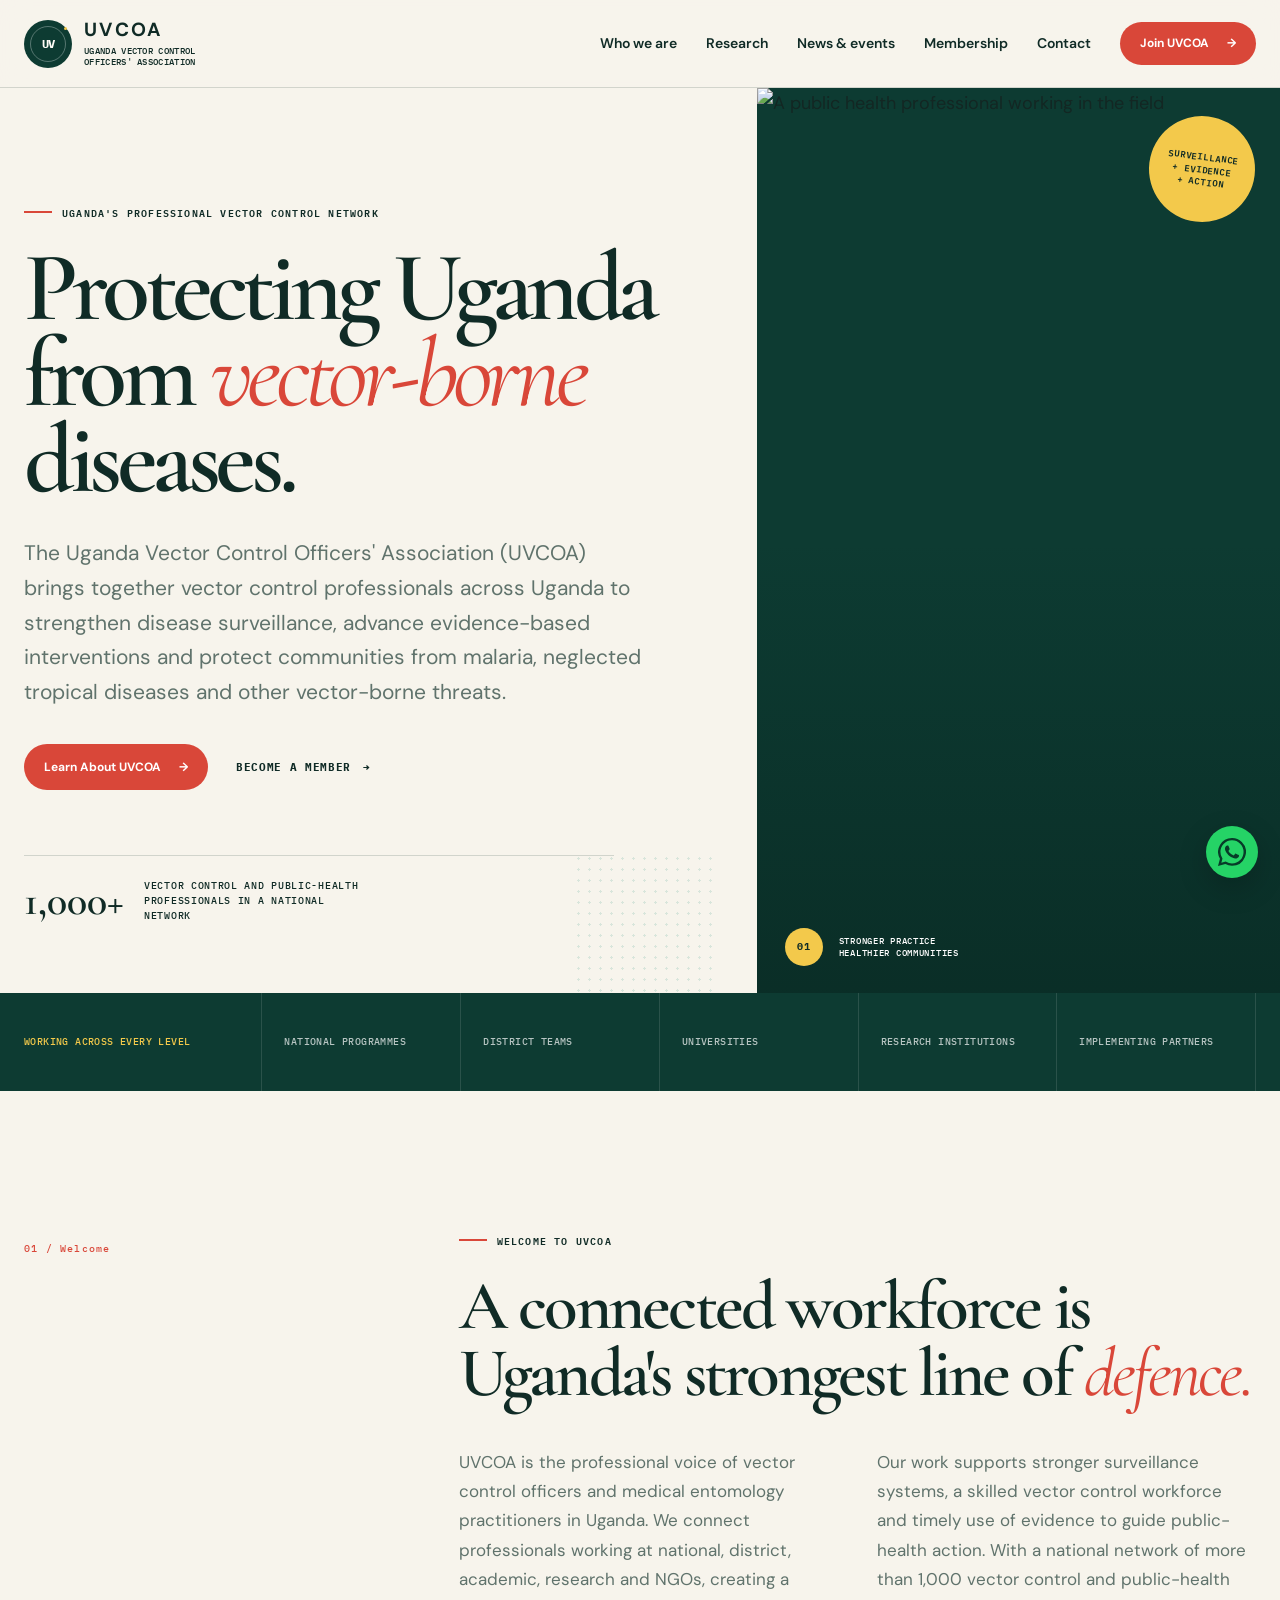
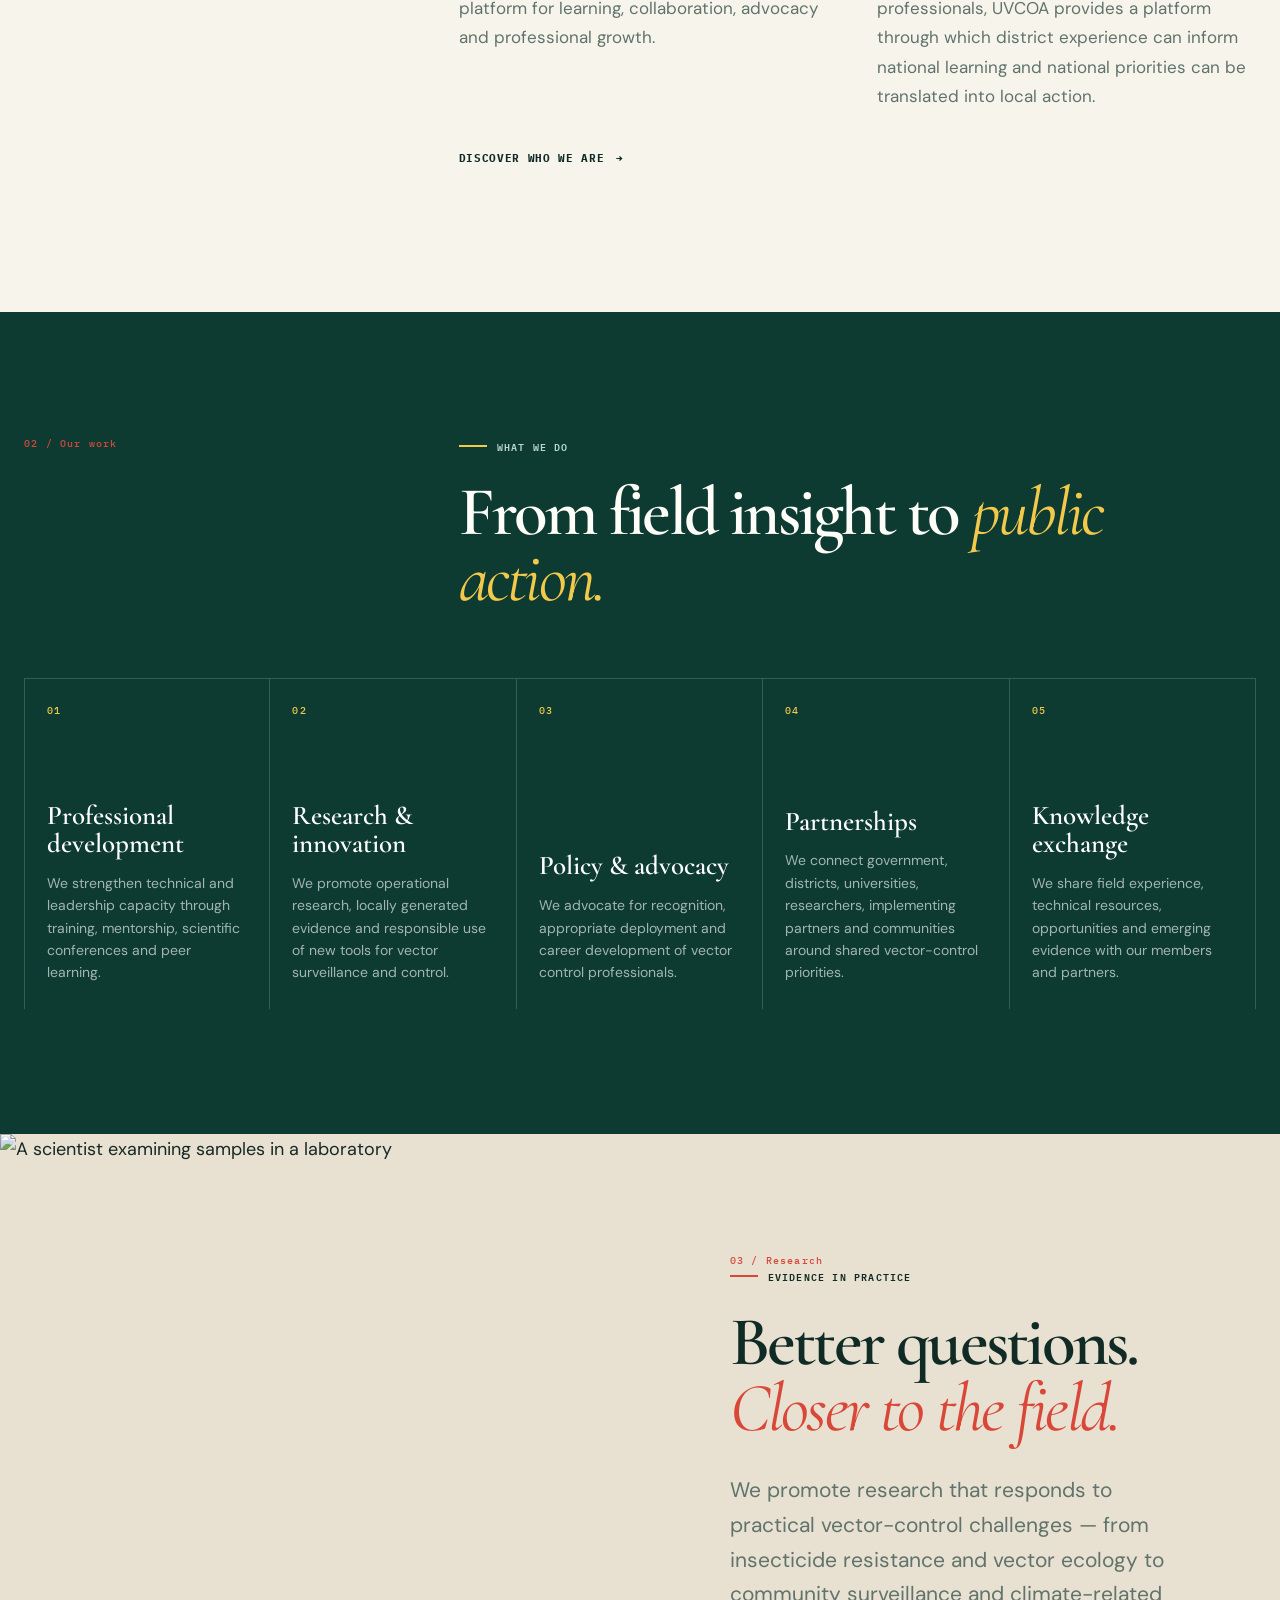
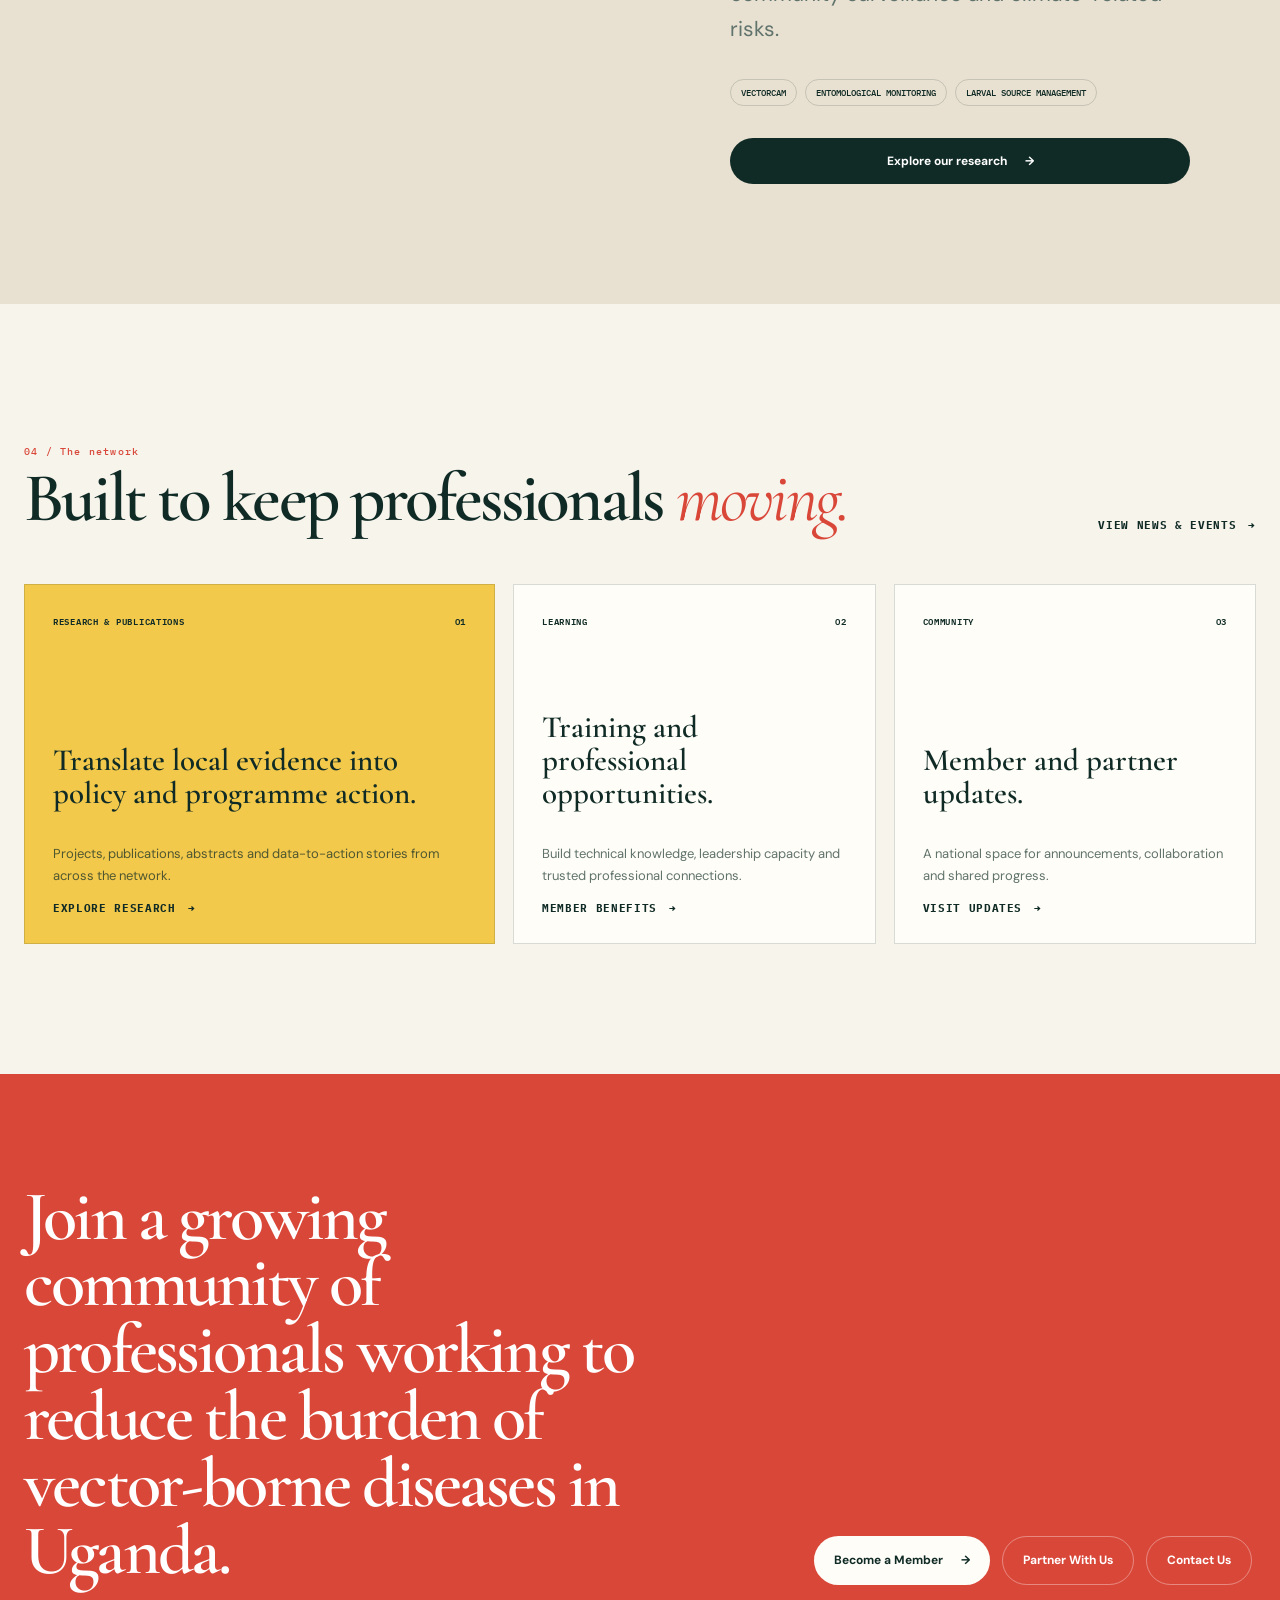
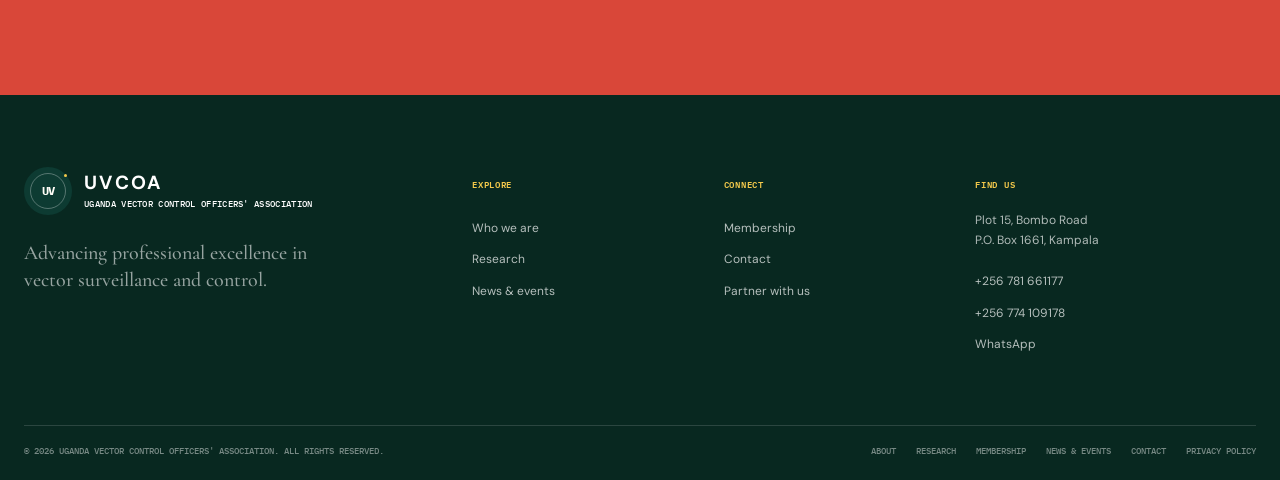
==== index.html @ a8b14221 "first commit" ====
﻿<!doctype html>
<html lang="en">
<head>
  <meta charset="UTF-8">
  <meta name="viewport" content="width=device-width,initial-scale=1">
  <meta name="description" content="The Uganda Vector Control Officers' Association unites professionals to strengthen surveillance, evidence-based interventions and public health.">
  <meta name="theme-color" content="#0d3b32">
  <title>UVCOA — Protecting Uganda from vector-borne diseases</title>
  <link rel="preconnect" href="https://fonts.googleapis.com">
  <link rel="preconnect" href="https://fonts.gstatic.com" crossorigin>
  <link href="https://fonts.googleapis.com/css2?family=Cormorant+Garamond:ital,wght@0,500;0,600;1,500&family=DM+Sans:wght@400;500;600;700&family=IBM+Plex+Mono:wght@500;600&display=swap" rel="stylesheet">
  <link rel="stylesheet" href="styles.css">
</head>
<body>
<a class="skip-link" href="#main">Skip to content</a>

<header class="site-header">
  <a class="brand" href="index.html" aria-label="UVCOA home">
    <span class="brand-mark">UV</span>
    <span class="brand-copy"><strong>UVCOA</strong><small>Uganda Vector Control<br>Officers' Association</small></span>
  </a>
  <button class="menu-toggle" aria-label="Open menu" aria-expanded="false" aria-controls="site-nav"><i></i><i></i><i></i></button>
  <nav class="site-nav" id="site-nav" aria-label="Main navigation">
    <a href="about.html">Who we are</a>
    <a href="research.html">Research</a>
    <a href="news.html">News &amp; events</a>
    <a href="membership.html">Membership</a>
    <a href="contact.html">Contact</a>
    <a class="nav-join" href="membership.html">Join UVCOA <span>→</span></a>
  </nav>
</header>

<main id="main">

  <!-- Hero: text left, image right — the one place this makes sense -->
  <section class="hero">
    <div class="hero-copy reveal">
      <p class="eyebrow">Uganda's professional vector control network</p>
      <h1 class="display">Protecting Uganda from <em>vector-borne</em> diseases.</h1>
      <p class="lede">The Uganda Vector Control Officers' Association (UVCOA) brings together vector control professionals across Uganda to strengthen disease surveillance, advance evidence-based interventions and protect communities from malaria, neglected tropical diseases and other vector-borne threats.</p>
      <div class="hero-actions">
        <a class="button" href="about.html">Learn About UVCOA <span>→</span></a>
        <a class="arrow-link" href="membership.html">Become a Member <span>→</span></a>
      </div>
      <div class="hero-stat">
        <strong>1,000+</strong>
        <span>Vector control and public-health professionals in a national network</span>
      </div>
    </div>
    <div class="hero-media reveal delay">
      <img src="https://images.unsplash.com/photo-1576091160399-112ba8d25d1d?auto=format&fit=crop&w=1400&q=88" alt="A public health professional working in the field">
      <div class="hero-badge">Surveillance<br>+ evidence<br>+ action</div>
      <div class="image-tag"><b>01</b><span>Stronger practice<br>Healthier communities</span></div>
    </div>
  </section>

  <!-- Scope bar -->
  <section class="scope-bar" aria-label="UVCOA's network">
    <div class="scope-label">Working across every level</div>
    <div>National programmes</div>
    <div>District teams</div>
    <div>Universities</div>
    <div>Research institutions</div>
    <div>Implementing partners</div>
  </section>

  <!-- Welcome: full-width text section -->
  <section class="intro">
    <div><span class="section-no">01 / Welcome</span></div>
    <div class="intro-copy reveal">
      <p class="eyebrow">Welcome to UVCOA</p>
      <h2 class="section-title">A connected workforce is Uganda's strongest line of <em>defence.</em></h2>
      <div class="intro-body">
        <p>UVCOA is the professional voice of vector control officers and medical entomology practitioners in Uganda. We connect professionals working at national, district, academic, research and NGOs, creating a platform for learning, collaboration, advocacy and professional growth.</p>
        <p>Our work supports stronger surveillance systems, a skilled vector control workforce and timely use of evidence to guide public-health action. With a national network of more than 1,000 vector control and public-health professionals, UVCOA provides a platform through which district experience can inform national learning and national priorities can be translated into local action.</p>
      </div>
      <a class="arrow-link" href="about.html">Discover who we are <span>→</span></a>
    </div>
  </section>

  <!-- What we do: full-width dark -->
  <section class="pillars">
    <div class="section-head">
      <span class="section-no">02 / Our work</span>
      <div class="reveal">
        <p class="eyebrow light">What we do</p>
        <h2 class="section-title light">From field insight to <em>public action.</em></h2>
      </div>
    </div>
    <div class="pillar-grid">
      <article class="pillar-card reveal"><span class="section-no">01</span><h3>Professional development</h3><p>We strengthen technical and leadership capacity through training, mentorship, scientific conferences and peer learning.</p></article>
      <article class="pillar-card reveal delay"><span class="section-no">02</span><h3>Research &amp; innovation</h3><p>We promote operational research, locally generated evidence and responsible use of new tools for vector surveillance and control.</p></article>
      <article class="pillar-card reveal delay-2"><span class="section-no">03</span><h3>Policy &amp; advocacy</h3><p>We advocate for recognition, appropriate deployment and career development of vector control professionals.</p></article>
      <article class="pillar-card reveal"><span class="section-no">04</span><h3>Partnerships</h3><p>We connect government, districts, universities, researchers, implementing partners and communities around shared vector-control priorities.</p></article>
      <article class="pillar-card reveal delay"><span class="section-no">05</span><h3>Knowledge exchange</h3><p>We share field experience, technical resources, opportunities and emerging evidence with our members and partners.</p></article>
    </div>
  </section>

  <!-- Research feature: image + text — editorially justified, not forced -->
  <section class="feature">
    <div class="feature-media reveal">
      <img src="https://images.unsplash.com/photo-1582719478250-c89cae4dc85b?auto=format&fit=crop&w=1400&q=88" alt="A scientist examining samples in a laboratory">
    </div>
    <div class="feature-copy reveal delay">
      <span class="section-no">03 / Research</span>
      <p class="eyebrow">Evidence in practice</p>
      <h2 class="section-title">Better questions. <em>Closer to the field.</em></h2>
      <p class="lede">We promote research that responds to practical vector-control challenges — from insecticide resistance and vector ecology to community surveillance and climate-related risks.</p>
      <div class="topic-row"><span>VectorCam</span><span>Entomological monitoring</span><span>Larval source management</span></div>
      <a class="button button-dark" href="research.html">Explore our research <span>→</span></a>
    </div>
  </section>

  <!-- Network: full-width cards -->
  <section class="updates">
    <div class="updates-head">
      <div>
        <span class="section-no">04 / The network</span>
        <h2 class="section-title">Built to keep professionals <em>moving.</em></h2>
      </div>
      <a class="arrow-link" href="news.html">View news &amp; events <span>→</span></a>
    </div>
    <div class="update-grid">
      <article class="update-card featured reveal">
        <div class="update-type"><span>Research &amp; publications</span><span>01</span></div>
        <h3>Translate local evidence into policy and programme action.</h3>
        <p>Projects, publications, abstracts and data-to-action stories from across the network.</p>
        <a class="arrow-link" href="research.html">Explore research <span>→</span></a>
      </article>
      <article class="update-card reveal delay">
        <div class="update-type"><span>Learning</span><span>02</span></div>
        <h3>Training and professional opportunities.</h3>
        <p>Build technical knowledge, leadership capacity and trusted professional connections.</p>
        <a class="arrow-link" href="membership.html">Member benefits <span>→</span></a>
      </article>
      <article class="update-card reveal delay-2">
        <div class="update-type"><span>Community</span><span>03</span></div>
        <h3>Member and partner updates.</h3>
        <p>A national space for announcements, collaboration and shared progress.</p>
        <a class="arrow-link" href="news.html">Visit updates <span>→</span></a>
      </article>
    </div>
  </section>

  <!-- CTA -->
  <section class="cta-band">
    <h2>Join a growing community of professionals working to reduce the burden of vector-borne diseases in Uganda.</h2>
    <div class="cta-actions">
      <a class="button button-light" href="membership.html">Become a Member <span>→</span></a>
      <a class="button button-outline" href="contact.html#form">Partner With Us</a>
      <a class="button button-outline" href="contact.html">Contact Us</a>
    </div>
  </section>

</main>

<footer class="site-footer">
  <div class="footer-main">
    <div class="footer-brand">
      <a class="brand" href="index.html"><span class="brand-mark">UV</span><span class="brand-copy"><strong>UVCOA</strong><small>Uganda Vector Control Officers' Association</small></span></a>
      <p>Advancing professional excellence in vector surveillance and control.</p>
    </div>
    <div><span class="footer-label">Explore</span><nav class="footer-links"><a href="about.html">Who we are</a><a href="research.html">Research</a><a href="news.html">News &amp; events</a></nav></div>
    <div><span class="footer-label">Connect</span><nav class="footer-links"><a href="membership.html">Membership</a><a href="contact.html">Contact</a><a href="contact.html#form">Partner with us</a></nav></div>
    <div class="footer-contact"><span class="footer-label">Find us</span><p>Plot 15, Bombo Road<br>P.O. Box 1661, Kampala</p><div class="footer-links"><a href="tel:+256781661177">+256 781 661177</a><a href="tel:+256774109178">+256 774 109178</a><a href="https://wa.me/256753521762">WhatsApp</a></div></div>
  </div>
  <div class="footer-bottom"><span>© <span data-year>2026</span> Uganda Vector Control Officers' Association. All rights reserved.</span><nav class="footer-bottom-links"><a href="about.html">About</a><a href="research.html">Research</a><a href="membership.html">Membership</a><a href="news.html">News &amp; Events</a><a href="contact.html">Contact</a><a href="#">Privacy Policy</a></nav></div>
</footer>

<a class="whatsapp" href="https://wa.me/256753521762" aria-label="Contact UVCOA on WhatsApp">WA</a>
<script src="script.js"></script>
</body>
</html>
---- styles.css ----
:root{--ink:#102b26;--forest:#0d3b32;--forest-2:#154d42;--paper:#f7f4ec;--white:#fffdf7;--sand:#e8e0d0;--yellow:#f3c94b;--red:#d94739;--mint:#b9d6ca;--muted:#60736c;--line:rgba(16,43,38,.16);--serif:"Cormorant Garamond",Georgia,serif;--sans:"DM Sans",Arial,sans-serif;--mono:"IBM Plex Mono",monospace;--shadow:0 28px 70px rgba(8,31,27,.14);--pad:max(24px,calc((100vw - 1320px)/2))}
*{box-sizing:border-box}html{scroll-behavior:smooth}body{margin:0;background:var(--paper);color:var(--ink);font-family:var(--sans);font-size:16px;line-height:1.65;-webkit-font-smoothing:antialiased}body.nav-open{overflow:hidden}a{color:inherit;text-decoration:none}button,input,select,textarea{font:inherit}img{display:block;width:100%;object-fit:cover}.skip-link{position:fixed;left:16px;top:-80px;z-index:100;background:var(--yellow);padding:12px 18px;font-weight:700}.skip-link:focus{top:16px}.site-header{height:88px;padding:0 var(--pad);display:flex;align-items:center;justify-content:space-between;background:rgba(247,244,236,.92);backdrop-filter:blur(14px);border-bottom:1px solid var(--line);position:sticky;top:0;z-index:30}.brand{display:flex;align-items:center;gap:12px}.brand-mark{width:48px;height:48px;border-radius:50%;background:var(--forest);color:var(--white);display:grid;place-items:center;position:relative;font:700 12px var(--mono);letter-spacing:-.05em}.brand-mark:before,.brand-mark:after{content:"";position:absolute;border-radius:50%;border:1px solid rgba(255,255,255,.3)}.brand-mark:before{inset:6px}.brand-mark:after{width:3px;height:3px;background:var(--yellow);border:0;right:5px;top:7px}.brand-copy{display:flex;flex-direction:column;line-height:1}.brand-copy strong{font-size:17px;letter-spacing:.12em}.brand-copy small{margin-top:6px;font:500 8px/1.25 var(--mono);letter-spacing:.035em;text-transform:uppercase}.site-nav{display:flex;align-items:center;gap:29px;font-size:13px;font-weight:600}.site-nav>a:not(.nav-join){position:relative}.site-nav>a:not(.nav-join):after{content:"";position:absolute;left:0;right:100%;bottom:-8px;height:2px;background:var(--red);transition:right .25s}.site-nav>a:hover:after,.site-nav>a[aria-current="page"]:after{right:0}.nav-join,.button{display:inline-flex;align-items:center;justify-content:center;gap:18px;border:0;border-radius:999px;padding:13px 20px;background:var(--red);color:#fff;font-size:12px;font-weight:700;cursor:pointer;transition:transform .2s,background .2s}.nav-join:hover,.button:hover{transform:translateY(-2px);background:#b9362c}.button-dark{background:var(--ink)}.button-light{background:var(--white);color:var(--ink)}.button-outline{background:transparent;border:1px solid rgba(255,255,255,.36)}.menu-toggle{display:none;background:none;border:0;color:var(--ink);font:600 11px var(--mono);text-transform:uppercase}.menu-toggle i{display:block;width:25px;height:1px;background:currentColor;margin:5px}.eyebrow{display:flex;align-items:center;gap:10px;margin:0 0 24px;font:600 10px var(--mono);letter-spacing:.12em;text-transform:uppercase}.eyebrow:before{content:"";width:28px;height:2px;background:var(--red)}.eyebrow.light:before{background:var(--yellow)}.eyebrow.light{color:var(--mint)}.display{font:600 clamp(55px,7.3vw,112px)/.87 var(--serif);letter-spacing:-.055em;margin:0}.display em,.section-title em{font-weight:400;color:var(--red)}.section-title{font:600 clamp(42px,5.1vw,72px)/.96 var(--serif);letter-spacing:-.04em;margin:0}.section-title.light{color:var(--white)}.section-title.light em{color:var(--yellow)}.lede{font-size:18px;line-height:1.65;color:var(--muted)}.section-no{font:500 10px var(--mono);letter-spacing:.12em;color:var(--red)}.arrow-link{display:inline-flex;align-items:center;gap:12px;font:700 11px var(--mono);letter-spacing:.06em;text-transform:uppercase}.arrow-link:hover{color:var(--red)}
.hero{min-height:calc(100vh - 88px);display:grid;grid-template-columns:minmax(0,1.05fr) minmax(420px,.75fr);padding-left:var(--pad);overflow:hidden}.hero-copy{padding:clamp(70px,9vw,135px) 7vw 70px 0;position:relative}.hero-copy:after{content:"";position:absolute;right:6%;bottom:0;width:140px;height:140px;background-image:radial-gradient(var(--mint) 1.3px,transparent 1.3px);background-size:11px 11px;opacity:.5}.hero-copy .display{max-width:820px}.hero-copy .lede{max-width:620px;margin:34px 0}.hero-actions{display:flex;align-items:center;gap:28px}.hero-stat{display:flex;align-items:center;gap:20px;border-top:1px solid var(--line);max-width:590px;margin-top:65px;padding-top:22px}.hero-stat strong{font:600 42px/1 var(--serif)}.hero-stat span{font:500 10px/1.5 var(--mono);letter-spacing:.07em;text-transform:uppercase;max-width:230px}.hero-media{position:relative;background:var(--forest);min-height:600px}.hero-media img{height:100%;filter:saturate(.72) contrast(1.03)}.hero-media:after{content:"";position:absolute;inset:0;background:linear-gradient(180deg,transparent 50%,rgba(8,38,32,.62))}.image-tag{position:absolute;z-index:2;left:28px;bottom:27px;color:white;display:flex;gap:16px;align-items:center;font:500 9px/1.4 var(--mono);letter-spacing:.08em;text-transform:uppercase}.image-tag b{display:grid;place-items:center;width:38px;height:38px;border-radius:50%;background:var(--yellow);color:var(--ink);font-size:10px}.hero-badge{position:absolute;z-index:2;right:25px;top:28px;width:106px;height:106px;border-radius:50%;background:var(--yellow);display:grid;place-items:center;text-align:center;font:600 9px/1.4 var(--mono);letter-spacing:.1em;text-transform:uppercase;transform:rotate(7deg)}
.scope-bar{display:grid;grid-template-columns:1.2fr repeat(5,1fr);background:var(--forest);color:rgba(255,255,255,.7);padding:0 var(--pad)}.scope-bar>div{min-height:98px;display:flex;align-items:center;padding:18px 22px;border-right:1px solid rgba(255,255,255,.12);font:500 10px/1.4 var(--mono);letter-spacing:.04em;text-transform:uppercase}.scope-bar .scope-label{padding-left:0;color:var(--yellow)}.intro{padding:140px var(--pad);display:grid;grid-template-columns:1fr 2.4fr;gap:8vw}.intro-copy h2{max-width:850px}.intro-body{display:grid;grid-template-columns:1fr 1fr;gap:40px;margin:42px 0 30px;max-width:850px}.intro-body p{margin:0;color:var(--muted)}
.pillars{background:var(--forest);color:white;padding:125px var(--pad)}.section-head{display:grid;grid-template-columns:1fr 2.4fr;gap:8vw;align-items:start;margin-bottom:66px}.section-head .section-title{max-width:820px}.pillar-grid{display:grid;grid-template-columns:repeat(5,1fr);border-top:1px solid rgba(255,255,255,.17)}.pillar-card{min-height:330px;padding:25px 22px;border-right:1px solid rgba(255,255,255,.17);display:flex;flex-direction:column;transition:background .25s,transform .25s}.pillar-card:first-child{border-left:1px solid rgba(255,255,255,.17)}.pillar-card:hover{background:var(--forest-2);transform:translateY(-5px)}.pillar-card .section-no{color:var(--yellow)}.pillar-card h3{font:600 27px/1.03 var(--serif);margin:auto 0 14px}.pillar-card p{font-size:12px;line-height:1.6;color:rgba(255,255,255,.62);margin:0}.pillar-card svg{width:26px;height:26px;margin-top:20px;color:var(--yellow)}
.feature{display:grid;grid-template-columns:1fr 1fr;min-height:720px;background:var(--sand)}.feature-media{position:relative;overflow:hidden}.feature-media img{height:100%;filter:saturate(.7)}.feature-copy{padding:120px max(7vw,var(--pad));display:flex;flex-direction:column;justify-content:center}.feature-copy .section-title{max-width:600px}.feature-copy .lede{max-width:550px;margin:32px 0}.topic-row{display:flex;flex-wrap:wrap;gap:8px;margin:0 0 32px}.topic-row span{border:1px solid var(--line);padding:7px 10px;border-radius:999px;font:500 9px var(--mono);text-transform:uppercase}
.updates{padding:130px var(--pad)}.updates-head{display:flex;justify-content:space-between;align-items:end;margin-bottom:52px}.update-grid{display:grid;grid-template-columns:1.3fr 1fr 1fr;gap:18px}.update-card{background:var(--white);border:1px solid var(--line);padding:28px;min-height:360px;display:flex;flex-direction:column;transition:transform .25s,box-shadow .25s}.update-card:hover{transform:translateY(-6px);box-shadow:var(--shadow)}.update-card.featured{background:var(--yellow)}.update-type{display:flex;justify-content:space-between;font:600 9px var(--mono);letter-spacing:.08em;text-transform:uppercase}.update-card h3{font:600 31px/1.06 var(--serif);margin:auto 0 20px}.update-card p{color:var(--muted);font-size:13px}.update-card.featured p{color:rgba(16,43,38,.72)}
.cta-band{padding:110px var(--pad);background:var(--red);color:white;display:grid;grid-template-columns:1.5fr 1fr;gap:10vw;align-items:end}.cta-band h2{font:600 clamp(43px,5.5vw,76px)/.95 var(--serif);letter-spacing:-.04em;margin:0}.cta-actions{display:flex;flex-wrap:wrap;gap:12px}
.page-hero{background:var(--forest);color:white;padding:105px var(--pad) 90px;position:relative;overflow:hidden}.page-hero:after{content:"";position:absolute;right:5%;top:6%;width:240px;height:240px;border-radius:50%;border:1px solid rgba(255,255,255,.1);box-shadow:0 0 0 48px rgba(255,255,255,.025),0 0 0 96px rgba(255,255,255,.02)}.page-hero .display{font-size:clamp(65px,8vw,118px);max-width:1000px}.page-hero .display em{color:var(--yellow)}.page-hero .lede{color:rgba(255,255,255,.66);max-width:660px;margin:35px 0 0}.page-hero.coral{background:var(--red)}.page-hero.coral .display em{color:var(--ink)}.page-hero.blue{background:#244e60}.content-split{padding:125px var(--pad);display:grid;grid-template-columns:.7fr 1.3fr;gap:9vw}.giant-letter{font:600 160px/.7 var(--serif);color:var(--red)}.prose h2{font:600 clamp(40px,5vw,65px)/1 var(--serif);margin:0 0 30px}.prose h3{font:600 27px/1.1 var(--serif);margin:36px 0 8px}.prose p{color:var(--muted);max-width:740px;margin:0 0 18px}.principles,.priority-section,.steps{padding:115px var(--pad);background:var(--sand)}.number-grid{display:grid;grid-template-columns:repeat(3,1fr);gap:0 34px;margin-top:55px}.number-card{border-top:1px solid var(--line);padding:22px 0 28px}.number-card b{font:600 10px var(--mono);color:var(--red)}.number-card h3{font:600 27px/1.05 var(--serif);margin:28px 0 9px}.number-card p{font-size:13px;color:var(--muted);margin:0}.mission{display:grid;grid-template-columns:1fr 1fr;gap:9vw;padding:125px var(--pad);background:var(--white)}.mission-cards{display:grid;gap:18px}.mission-card{padding:30px;border-left:3px solid var(--red);background:var(--paper)}.mission-card small{font:600 9px var(--mono);color:var(--red);text-transform:uppercase}.mission-card p{font:500 23px/1.35 var(--serif);margin:15px 0 0}.objective-list{margin:28px 0 0;padding:0;list-style:none}.objective-list li{padding:14px 0 14px 32px;border-top:1px solid var(--line);position:relative;color:var(--muted)}.objective-list li:before{content:"✓";position:absolute;left:2px;color:var(--red);font-weight:700}.priority-list{display:grid;grid-template-columns:1fr 1fr;gap:0 60px;margin-top:55px}.priority-list div{padding:20px 0;border-top:1px solid var(--line);font:600 20px/1.25 var(--serif);display:flex;gap:18px}.priority-list span{font:500 9px var(--mono);color:var(--red);padding-top:5px}.practice{background:var(--forest);color:white;padding:120px var(--pad)}.practice-grid{display:grid;grid-template-columns:1fr 1.25fr;gap:9vw}.practice .lede{color:rgba(255,255,255,.65)}.practice-list{display:grid;grid-template-columns:1fr 1fr;gap:12px}.practice-item{padding:22px;background:rgba(255,255,255,.06);border:1px solid rgba(255,255,255,.12)}.practice-item b{font:600 10px var(--mono);color:var(--yellow)}.practice-item p{font-size:13px;color:rgba(255,255,255,.7);margin:16px 0 0}.support{padding:120px var(--pad);display:grid;grid-template-columns:1fr 1.1fr;gap:9vw}.support-list{margin:0;padding:0;list-style:none}.support-list li{display:flex;gap:18px;padding:18px 0;border-top:1px solid var(--line)}.support-list b{font:600 10px var(--mono);color:var(--red)}.research-tools{display:grid;grid-template-columns:repeat(auto-fit,minmax(200px,1fr));gap:12px;margin-top:55px}.tool-card{padding:24px;background:var(--white);border:1px solid var(--line);min-height:180px}.tool-card h3{font:600 24px/1.1 var(--serif);margin:38px 0 9px}.tool-card p{font-size:12px;color:var(--muted)}
.membership-main{padding:120px var(--pad);display:grid;grid-template-columns:1fr 1fr;gap:9vw}.benefit-list{display:grid;grid-template-columns:1fr 1fr;gap:12px}.benefit-tile{background:var(--white);border:1px solid var(--line);padding:23px}.benefit-tile h3{font:600 24px var(--serif);margin:25px 0 7px}.benefit-tile p{font-size:12px;color:var(--muted);margin:0}.steps{background:var(--forest);color:white}.steps .number-card{border-color:rgba(255,255,255,.2)}.steps .number-card b{color:var(--yellow)}.steps .number-card p{color:rgba(255,255,255,.64)}.notice{padding:18px 20px;border:1px solid rgba(217,71,57,.25);background:rgba(217,71,57,.06);font-size:12px;color:var(--muted);margin-top:28px}.notice strong{color:var(--ink)}
.contact-wrap{display:grid;grid-template-columns:.85fr 1.15fr;gap:9vw;padding:120px var(--pad)}.contact-details{display:grid;gap:0;margin-top:40px}.contact-row{display:grid;grid-template-columns:110px 1fr;gap:20px;padding:22px 0;border-top:1px solid var(--line)}.contact-row small{font:600 9px var(--mono);color:var(--red);text-transform:uppercase}.contact-row p,.contact-row a{margin:0;font-size:14px}.contact-form{background:var(--white);padding:45px;box-shadow:var(--shadow);display:grid;grid-template-columns:1fr 1fr;gap:22px}.contact-form label{font:600 9px var(--mono);text-transform:uppercase;letter-spacing:.06em}.contact-form .full{grid-column:1/-1}.contact-form input,.contact-form select,.contact-form textarea{display:block;width:100%;border:0;border-bottom:1px solid var(--line);background:transparent;padding:11px 0;color:var(--ink);outline:0;border-radius:0;font:400 14px var(--sans)}.contact-form input:focus,.contact-form select:focus,.contact-form textarea:focus{border-color:var(--red)}.contact-form textarea{resize:vertical}.consent{display:flex;align-items:flex-start;gap:10px!important;font:400 11px/1.5 var(--sans)!important;text-transform:none!important;color:var(--muted)}.consent input{width:auto;margin-top:3px}.form-status{grid-column:1/-1;margin:0;font-size:12px}.form-status.success{color:#19724e}.form-status.error{color:var(--red)}.empty-state{padding:100px var(--pad);text-align:center}.empty-state .section-title{max-width:720px;margin:auto}.empty-state p{max-width:590px;margin:25px auto;color:var(--muted)}
.site-footer{background:#082820;color:white;padding:72px var(--pad) 24px}.footer-main{display:grid;grid-template-columns:1.4fr .7fr .7fr 1fr;gap:55px;padding-bottom:70px}.footer-brand p{color:rgba(255,255,255,.58);max-width:330px;font:500 20px/1.35 var(--serif);margin:25px 0}.footer-label{font:600 9px var(--mono);color:var(--yellow);text-transform:uppercase;letter-spacing:.08em}.footer-links{display:flex;flex-direction:column;gap:11px;margin-top:20px;font-size:12px;color:rgba(255,255,255,.7)}.footer-links a:hover{color:var(--yellow)}.footer-contact p{font-size:12px;color:rgba(255,255,255,.68)}.footer-bottom{border-top:1px solid rgba(255,255,255,.14);padding-top:19px;display:flex;justify-content:space-between;gap:20px;color:rgba(255,255,255,.45);font:500 9px var(--mono);text-transform:uppercase}.footer-bottom-links{display:flex;gap:20px;margin:0;padding:0;list-style:none}.footer-bottom-links a{color:rgba(255,255,255,.45)}.footer-bottom-links a:hover{color:var(--yellow)}.whatsapp{position:fixed;right:22px;bottom:22px;z-index:20;width:52px;height:52px;border-radius:50%;display:grid;place-items:center;background:#25d366;color:#073b28;box-shadow:0 10px 30px rgba(0,0,0,.2);font-weight:800}.reveal{opacity:0;transform:translateY(22px);transition:opacity .75s ease,transform .75s cubic-bezier(.2,.7,.2,1)}.reveal.visible{opacity:1;transform:none}.delay{transition-delay:.12s}.delay-2{transition-delay:.22s}
@media(max-width:1050px){.site-nav{gap:17px}.pillar-grid{grid-template-columns:repeat(3,1fr)}.pillar-card{border-bottom:1px solid rgba(255,255,255,.17)}.update-grid{grid-template-columns:1fr 1fr}.update-card.featured{grid-column:1/-1}.research-tools{grid-template-columns:1fr 1fr}}
@media(max-width:800px){:root{--pad:6vw}.site-header{height:74px;padding-left:5vw;padding-right:5vw}.brand{min-width:0}.brand-mark{width:42px;height:42px}.menu-toggle{display:flex!important;flex-direction:column;align-items:center;justify-content:center;width:44px;height:44px;flex:0 0 44px;padding:0;background:none;border:0;color:var(--ink);cursor:pointer;position:relative;z-index:50}.menu-toggle i{display:block;width:24px;height:2px;background:currentColor;margin:3px 0}.site-nav{position:fixed;top:74px;left:0;right:0;bottom:0;height:calc(100vh - 74px);background:#f7f4ec;padding:30px 6vw;display:flex;flex-direction:column;align-items:stretch;gap:0;transform:translateX(100%);transition:transform .35s;z-index:40;overflow-y:auto;font-size:18px!important;font-weight:600;line-height:1.3}.site-nav.open{transform:none}.site-nav a{display:block;padding:16px 0;border-bottom:1px solid rgba(16,43,38,.16);font-size:18px!important;font-weight:600;color:var(--ink);text-decoration:none}.site-nav .nav-join{margin-top:20px;font-size:13px!important;background:var(--red);color:#fff;border-radius:999px;padding:14px 20px;border-bottom:none;text-align:center;display:block!important}.site-nav>a:not(.nav-join):after{display:none}.hero{display:block;padding-left:0}.hero-copy{padding:70px var(--pad)}.hero-copy:after{display:none}.hero-media{min-height:520px}.scope-bar{grid-template-columns:1fr 1fr}.scope-bar>div{min-height:72px;border-bottom:1px solid rgba(255,255,255,.12);padding-left:0}.scope-bar .scope-label{grid-column:1/-1}.intro,.section-head,.mission,.practice-grid,.support,.membership-main,.contact-wrap{grid-template-columns:1fr;gap:48px}.intro{padding-top:90px;padding-bottom:90px}.intro-body{grid-template-columns:1fr}.pillars,.principles,.priority-section,.practice,.support,.steps{padding-top:90px;padding-bottom:90px}.pillar-grid{grid-template-columns:1fr 1fr}.feature{grid-template-columns:1fr}.feature-media{min-height:480px}.feature-copy{padding:80px var(--pad)}.updates{padding-top:90px;padding-bottom:90px}.number-grid{grid-template-columns:1fr 1fr}.content-split{grid-template-columns:1fr;padding-top:90px;padding-bottom:90px}.giant-letter{font-size:110px}.cta-band{grid-template-columns:1fr;gap:40px}.priority-list{gap:0 25px}.contact-form{padding:30px}.footer-main{grid-template-columns:1fr 1fr}.footer-brand{grid-column:1/-1}}@media(max-width:520px){.brand-copy small{display:none}.display{font-size:56px}.hero-copy{padding-top:55px}.hero-actions{align-items:flex-start;flex-direction:column}.hero-stat{margin-top:45px}.hero-media{min-height:430px}.hero-badge{width:84px;height:84px}.scope-bar{display:block}.scope-bar>div{min-height:58px}.section-title{font-size:43px}.intro-body,.pillar-grid,.update-grid,.number-grid,.practice-list,.research-tools,.benefit-list,.priority-list{grid-template-columns:1fr}.pillar-card{min-height:245px}.updates-head{display:block}.updates-head .arrow-link{margin-top:25px}.update-card.featured{grid-column:auto}.update-card{min-height:300px}.feature-media{min-height:390px}.page-hero{padding-top:70px}.page-hero .display{font-size:56px}.giant-letter{font-size:90px}.mission,.content-split,.membership-main,.contact-wrap{padding-top:80px;padding-bottom:80px}.contact-form{grid-template-columns:1fr;padding:24px}.contact-form .full{grid-column:auto}.contact-row{grid-template-columns:1fr;gap:8px}.cta-band{padding-top:80px;padding-bottom:80px}.footer-main{grid-template-columns:1fr;gap:38px}.footer-brand{grid-column:auto}.footer-bottom{flex-direction:column}.whatsapp{width:46px;height:46px}}
@media(prefers-reduced-motion:reduce){html{scroll-behavior:auto}.reveal{opacity:1;transform:none;transition:none}*{animation-duration:.01ms!important}}

/* 2026 type and media refinement */
body{font-size:18px;line-height:1.72;overflow-x:hidden}
.site-nav{font-size:14px;line-height:1.4}.brand-copy strong{font-size:19px}.brand-copy small{font-size:9px}
.lede{font-size:21px}.prose p,.intro-body p,.objective-list li{font-size:17px}.pillar-card p,.number-card p,.practice-item p,.tool-card p,.benefit-tile p{font-size:14px}
.display{font-size:clamp(64px,7.7vw,120px)}.section-title{font-size:clamp(48px,5.4vw,80px)}

.contact-visual{display:none}
.whatsapp{font-size:0}.whatsapp:before{content:"";width:27px;height:27px;background:#073b28;mask:url("https://cdn.jsdelivr.net/npm/simple-icons@v11/icons/whatsapp.svg") center/contain no-repeat;-webkit-mask:url("https://cdn.jsdelivr.net/npm/simple-icons@v11/icons/whatsapp.svg") center/contain no-repeat}
@media(max-width:520px){body{font-size:17px}.display{font-size:clamp(58px,16vw,72px)}.section-title{font-size:47px}.lede{font-size:18px}.brand-copy strong{font-size:17px}.menu-toggle{display:flex!important}}
.whatsapp:before{display:none}.whatsapp svg{display:block;width:28px;height:28px}

/* feature--reverse: text left, image right → flip to image right, text left */
.feature--reverse{ direction:rtl }
.feature--reverse .feature-copy,
.feature--reverse .feature-media{ direction:ltr }

/* feature--reverse: swap image/text order on desktop, natural stack on mobile */
.feature--reverse .feature-media{ order:-1 }
.feature--reverse .feature-copy{ order:1 }
@media(max-width:800px){
  .feature--reverse .feature-media,
  .feature--reverse .feature-copy{ order:unset }
}
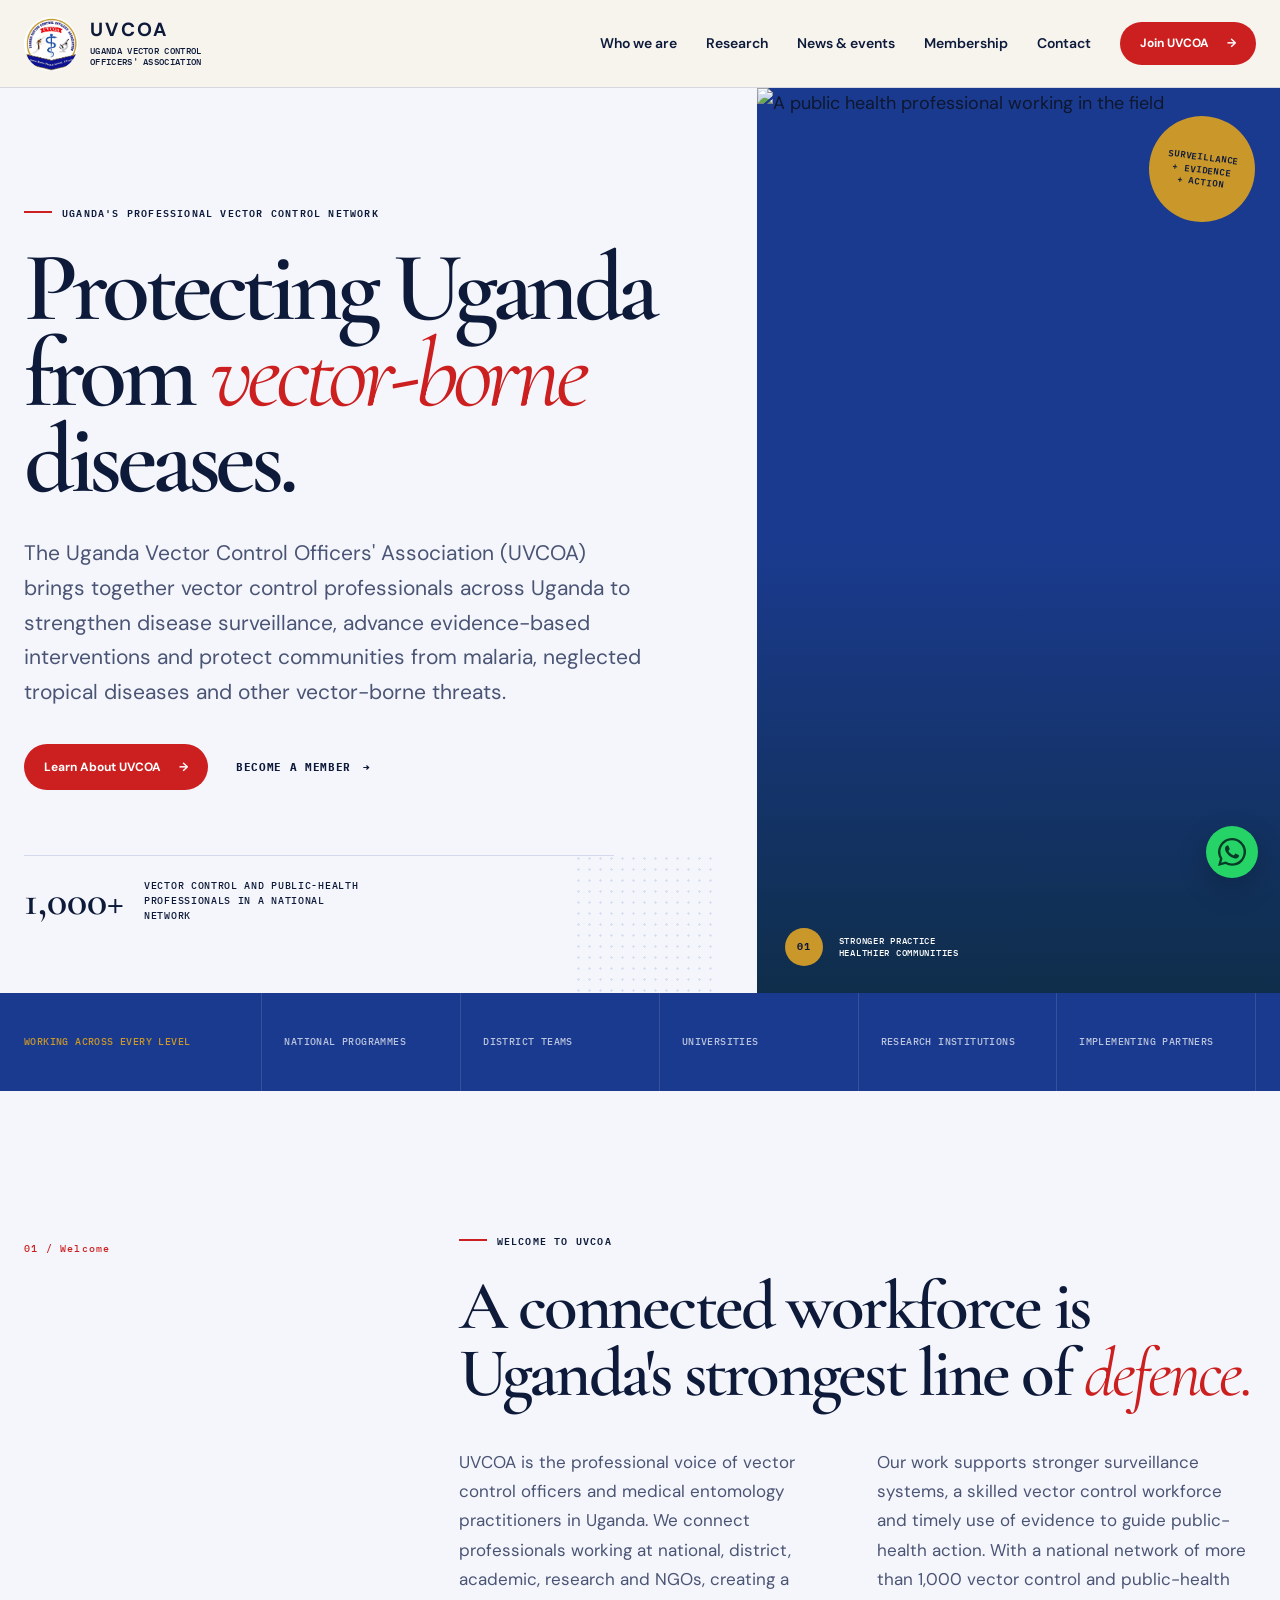
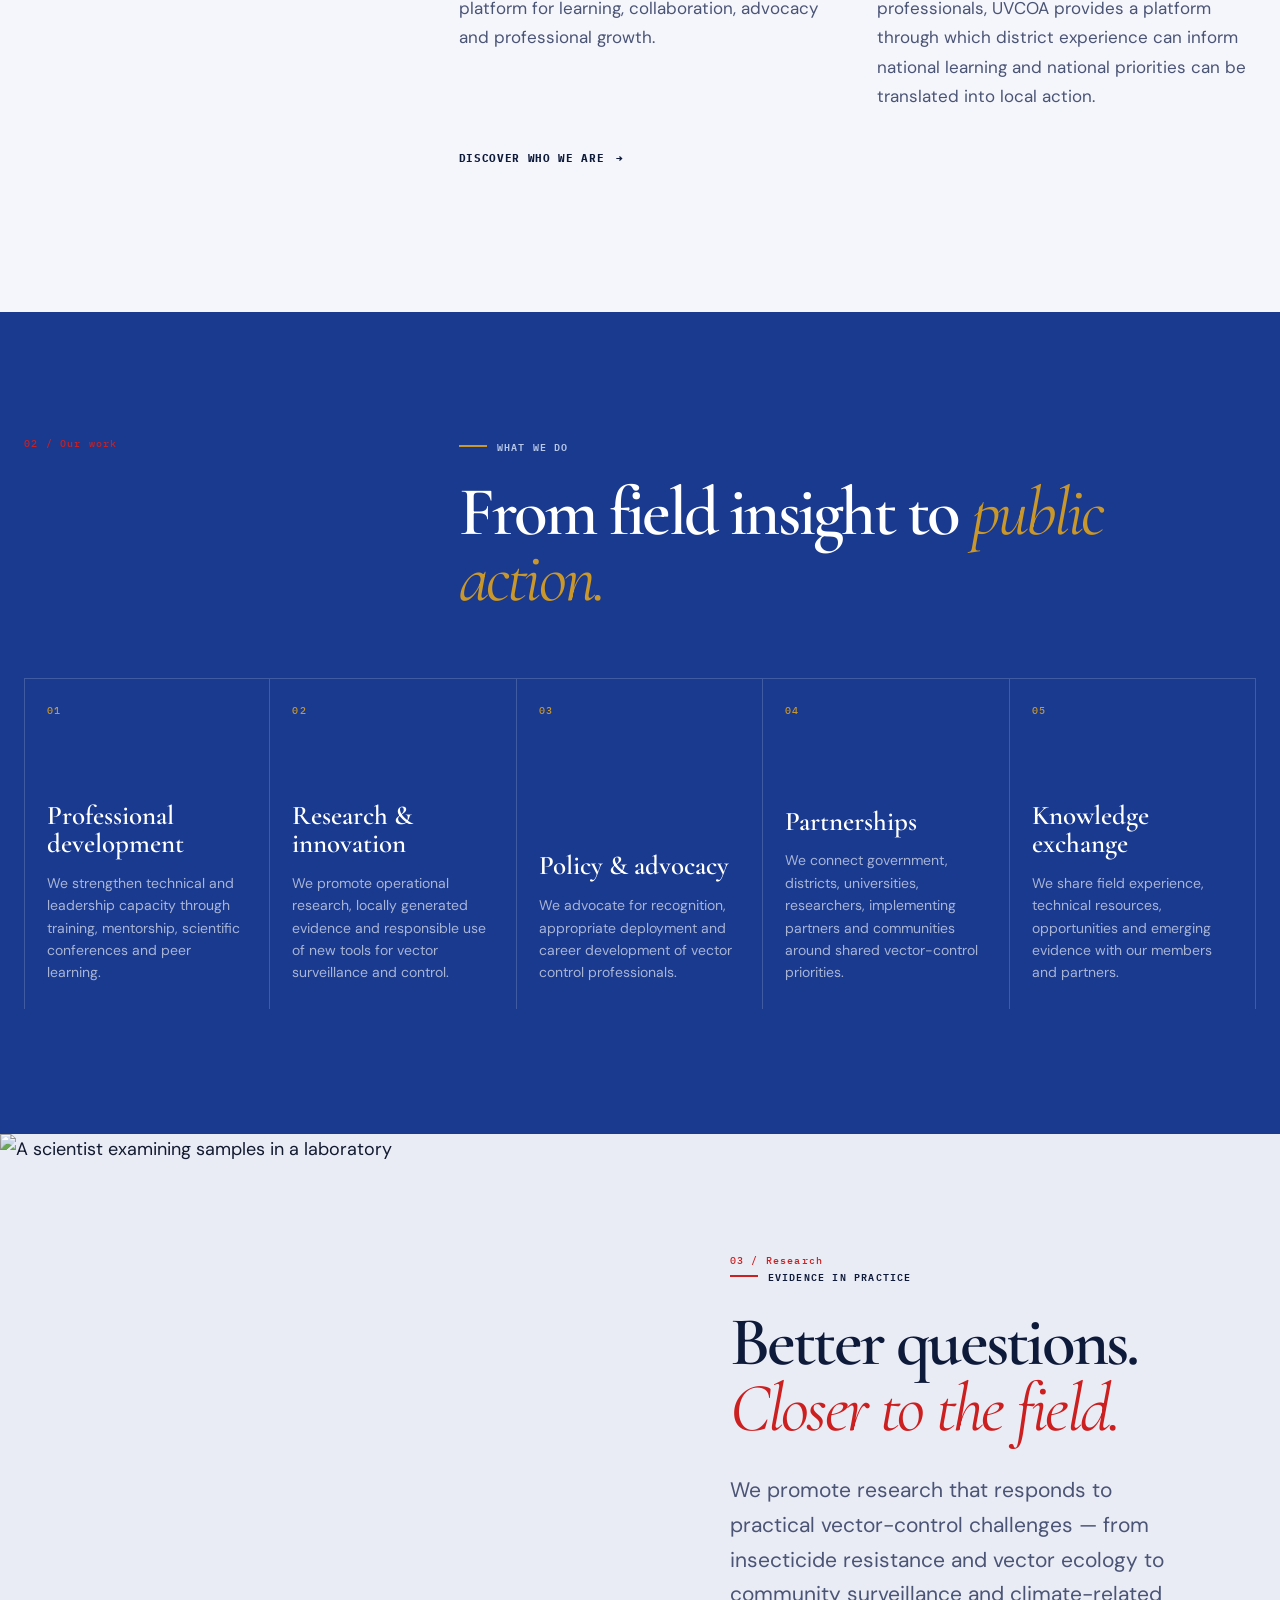
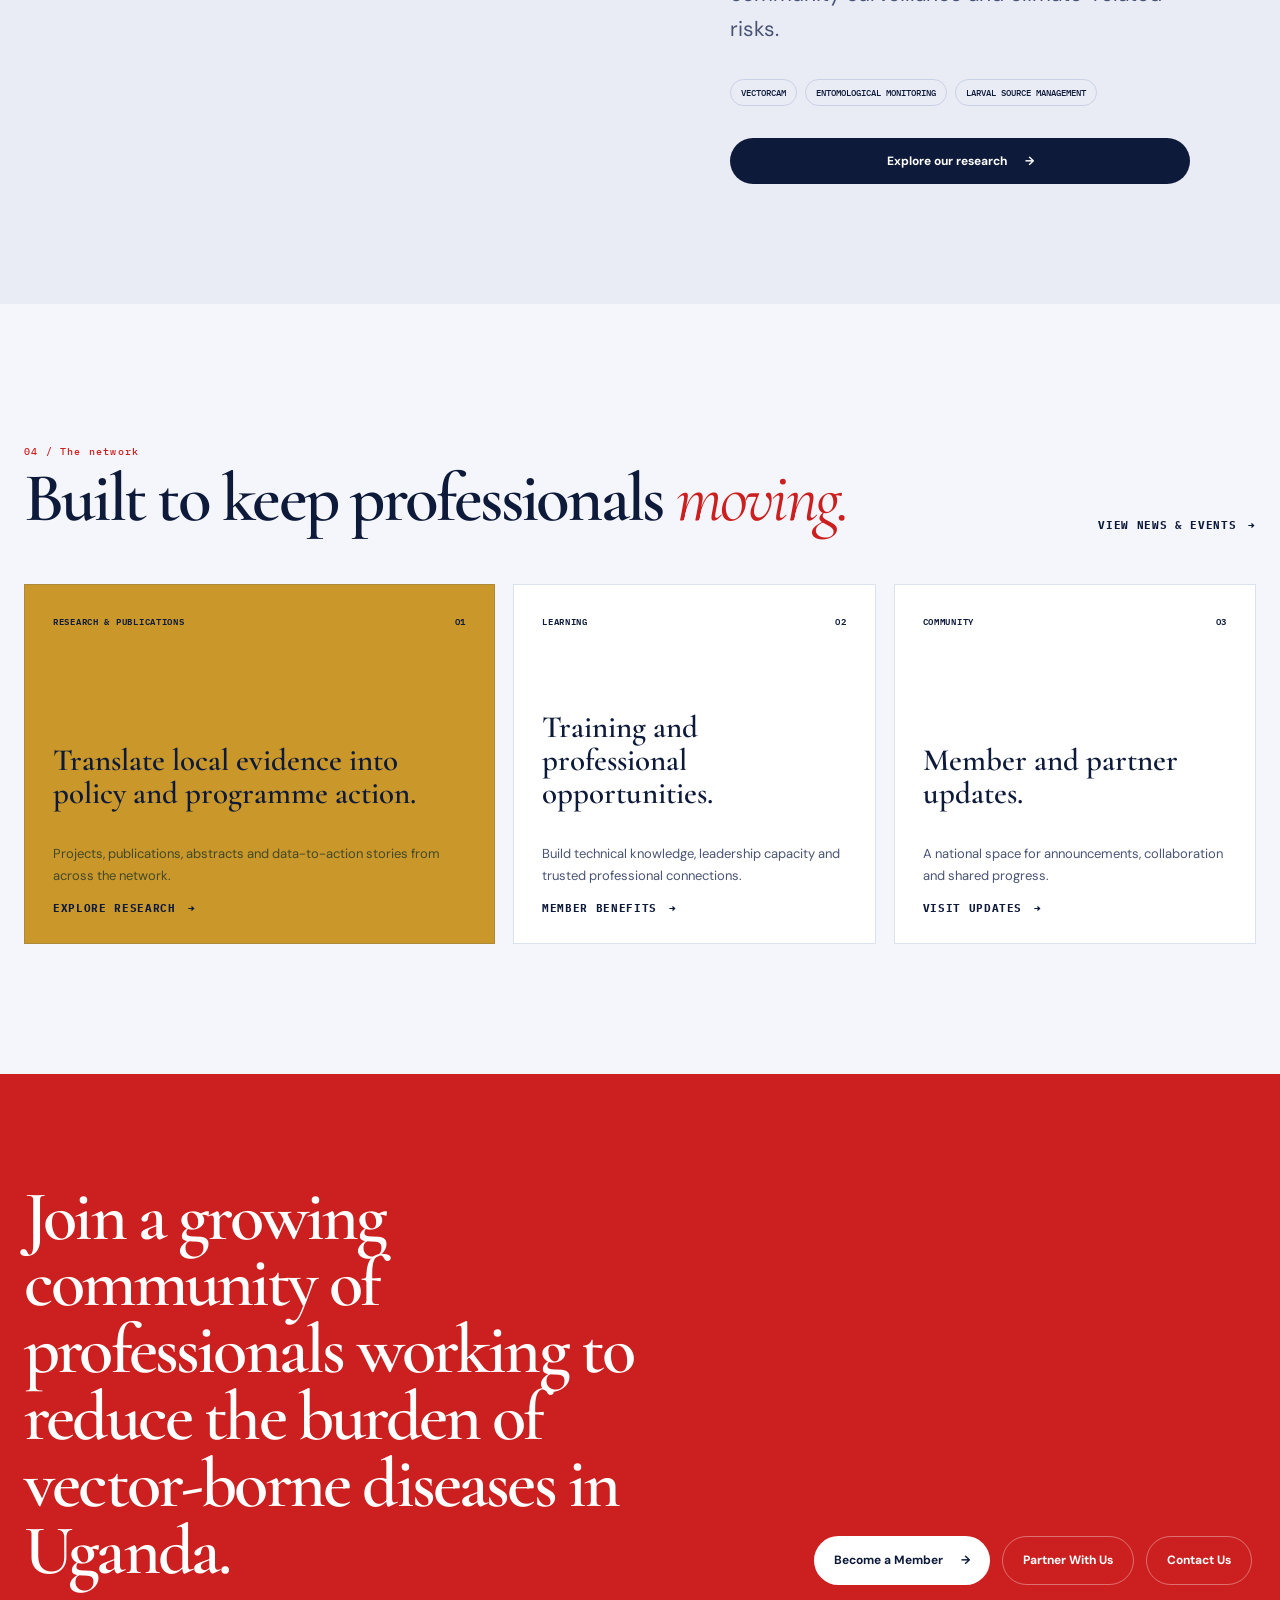
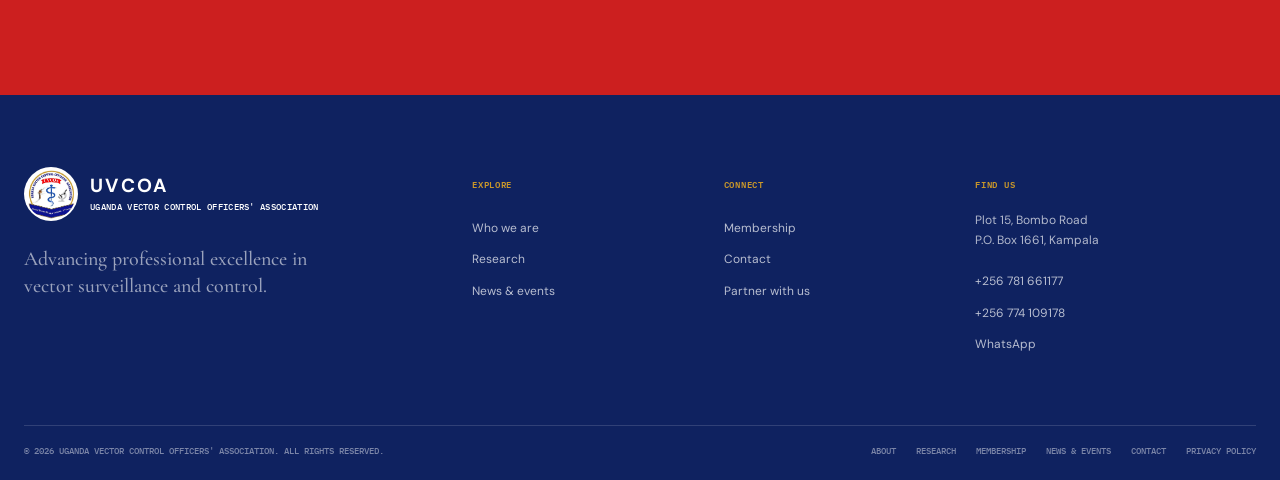
==== commit 5989d7e4: "updated colors" ====
--- a/index.html
+++ b/index.html
@@ -16,7 +16,7 @@
 
 <header class="site-header">
   <a class="brand" href="index.html" aria-label="UVCOA home">
-    <span class="brand-mark">UV</span>
+    <img class="brand-mark brand-logo" src="logo.png" alt="UVCOA logo" aria-hidden="true">
     <span class="brand-copy"><strong>UVCOA</strong><small>Uganda Vector Control<br>Officers' Association</small></span>
   </a>
   <button class="menu-toggle" aria-label="Open menu" aria-expanded="false" aria-controls="site-nav"><i></i><i></i><i></i></button>
@@ -157,7 +157,7 @@
 <footer class="site-footer">
   <div class="footer-main">
     <div class="footer-brand">
-      <a class="brand" href="index.html"><span class="brand-mark">UV</span><span class="brand-copy"><strong>UVCOA</strong><small>Uganda Vector Control Officers' Association</small></span></a>
+      <a class="brand" href="index.html"><img class="brand-mark brand-logo" src="logo.png" alt="UVCOA logo" aria-hidden="true"><span class="brand-copy"><strong>UVCOA</strong><small>Uganda Vector Control Officers' Association</small></span></a>
       <p>Advancing professional excellence in vector surveillance and control.</p>
     </div>
     <div><span class="footer-label">Explore</span><nav class="footer-links"><a href="about.html">Who we are</a><a href="research.html">Research</a><a href="news.html">News &amp; events</a></nav></div>
--- a/styles.css
+++ b/styles.css
@@ -1,4 +1,4 @@
-:root{--ink:#102b26;--forest:#0d3b32;--forest-2:#154d42;--paper:#f7f4ec;--white:#fffdf7;--sand:#e8e0d0;--yellow:#f3c94b;--red:#d94739;--mint:#b9d6ca;--muted:#60736c;--line:rgba(16,43,38,.16);--serif:"Cormorant Garamond",Georgia,serif;--sans:"DM Sans",Arial,sans-serif;--mono:"IBM Plex Mono",monospace;--shadow:0 28px 70px rgba(8,31,27,.14);--pad:max(24px,calc((100vw - 1320px)/2))}
+:root{--ink:#0e1a3a;--forest:#1a3a8f;--forest-2:#234db8;--paper:#f5f6fb;--white:#ffffff;--sand:#eaecf5;--yellow:#c9972a;--red:#cc1f1f;--mint:#b8c8e8;--muted:#4a5475;--line:rgba(26,58,143,.15);--serif:"Cormorant Garamond",Georgia,serif;--sans:"DM Sans",Arial,sans-serif;--mono:"IBM Plex Mono",monospace;--shadow:0 28px 70px rgba(10,20,80,.14);--pad:max(24px,calc((100vw - 1320px)/2))}
 *{box-sizing:border-box}html{scroll-behavior:smooth}body{margin:0;background:var(--paper);color:var(--ink);font-family:var(--sans);font-size:16px;line-height:1.65;-webkit-font-smoothing:antialiased}body.nav-open{overflow:hidden}a{color:inherit;text-decoration:none}button,input,select,textarea{font:inherit}img{display:block;width:100%;object-fit:cover}.skip-link{position:fixed;left:16px;top:-80px;z-index:100;background:var(--yellow);padding:12px 18px;font-weight:700}.skip-link:focus{top:16px}.site-header{height:88px;padding:0 var(--pad);display:flex;align-items:center;justify-content:space-between;background:rgba(247,244,236,.92);backdrop-filter:blur(14px);border-bottom:1px solid var(--line);position:sticky;top:0;z-index:30}.brand{display:flex;align-items:center;gap:12px}.brand-mark{width:48px;height:48px;border-radius:50%;background:var(--forest);color:var(--white);display:grid;place-items:center;position:relative;font:700 12px var(--mono);letter-spacing:-.05em}.brand-mark:before,.brand-mark:after{content:"";position:absolute;border-radius:50%;border:1px solid rgba(255,255,255,.3)}.brand-mark:before{inset:6px}.brand-mark:after{width:3px;height:3px;background:var(--yellow);border:0;right:5px;top:7px}.brand-copy{display:flex;flex-direction:column;line-height:1}.brand-copy strong{font-size:17px;letter-spacing:.12em}.brand-copy small{margin-top:6px;font:500 8px/1.25 var(--mono);letter-spacing:.035em;text-transform:uppercase}.site-nav{display:flex;align-items:center;gap:29px;font-size:13px;font-weight:600}.site-nav>a:not(.nav-join){position:relative}.site-nav>a:not(.nav-join):after{content:"";position:absolute;left:0;right:100%;bottom:-8px;height:2px;background:var(--red);transition:right .25s}.site-nav>a:hover:after,.site-nav>a[aria-current="page"]:after{right:0}.nav-join,.button{display:inline-flex;align-items:center;justify-content:center;gap:18px;border:0;border-radius:999px;padding:13px 20px;background:var(--red);color:#fff;font-size:12px;font-weight:700;cursor:pointer;transition:transform .2s,background .2s}.nav-join:hover,.button:hover{transform:translateY(-2px);background:#b9362c}.button-dark{background:var(--ink)}.button-light{background:var(--white);color:var(--ink)}.button-outline{background:transparent;border:1px solid rgba(255,255,255,.36)}.menu-toggle{display:none;background:none;border:0;color:var(--ink);font:600 11px var(--mono);text-transform:uppercase}.menu-toggle i{display:block;width:25px;height:1px;background:currentColor;margin:5px}.eyebrow{display:flex;align-items:center;gap:10px;margin:0 0 24px;font:600 10px var(--mono);letter-spacing:.12em;text-transform:uppercase}.eyebrow:before{content:"";width:28px;height:2px;background:var(--red)}.eyebrow.light:before{background:var(--yellow)}.eyebrow.light{color:var(--mint)}.display{font:600 clamp(55px,7.3vw,112px)/.87 var(--serif);letter-spacing:-.055em;margin:0}.display em,.section-title em{font-weight:400;color:var(--red)}.section-title{font:600 clamp(42px,5.1vw,72px)/.96 var(--serif);letter-spacing:-.04em;margin:0}.section-title.light{color:var(--white)}.section-title.light em{color:var(--yellow)}.lede{font-size:18px;line-height:1.65;color:var(--muted)}.section-no{font:500 10px var(--mono);letter-spacing:.12em;color:var(--red)}.arrow-link{display:inline-flex;align-items:center;gap:12px;font:700 11px var(--mono);letter-spacing:.06em;text-transform:uppercase}.arrow-link:hover{color:var(--red)}
 .hero{min-height:calc(100vh - 88px);display:grid;grid-template-columns:minmax(0,1.05fr) minmax(420px,.75fr);padding-left:var(--pad);overflow:hidden}.hero-copy{padding:clamp(70px,9vw,135px) 7vw 70px 0;position:relative}.hero-copy:after{content:"";position:absolute;right:6%;bottom:0;width:140px;height:140px;background-image:radial-gradient(var(--mint) 1.3px,transparent 1.3px);background-size:11px 11px;opacity:.5}.hero-copy .display{max-width:820px}.hero-copy .lede{max-width:620px;margin:34px 0}.hero-actions{display:flex;align-items:center;gap:28px}.hero-stat{display:flex;align-items:center;gap:20px;border-top:1px solid var(--line);max-width:590px;margin-top:65px;padding-top:22px}.hero-stat strong{font:600 42px/1 var(--serif)}.hero-stat span{font:500 10px/1.5 var(--mono);letter-spacing:.07em;text-transform:uppercase;max-width:230px}.hero-media{position:relative;background:var(--forest);min-height:600px}.hero-media img{height:100%;filter:saturate(.72) contrast(1.03)}.hero-media:after{content:"";position:absolute;inset:0;background:linear-gradient(180deg,transparent 50%,rgba(8,38,32,.62))}.image-tag{position:absolute;z-index:2;left:28px;bottom:27px;color:white;display:flex;gap:16px;align-items:center;font:500 9px/1.4 var(--mono);letter-spacing:.08em;text-transform:uppercase}.image-tag b{display:grid;place-items:center;width:38px;height:38px;border-radius:50%;background:var(--yellow);color:var(--ink);font-size:10px}.hero-badge{position:absolute;z-index:2;right:25px;top:28px;width:106px;height:106px;border-radius:50%;background:var(--yellow);display:grid;place-items:center;text-align:center;font:600 9px/1.4 var(--mono);letter-spacing:.1em;text-transform:uppercase;transform:rotate(7deg)}
 .scope-bar{display:grid;grid-template-columns:1.2fr repeat(5,1fr);background:var(--forest);color:rgba(255,255,255,.7);padding:0 var(--pad)}.scope-bar>div{min-height:98px;display:flex;align-items:center;padding:18px 22px;border-right:1px solid rgba(255,255,255,.12);font:500 10px/1.4 var(--mono);letter-spacing:.04em;text-transform:uppercase}.scope-bar .scope-label{padding-left:0;color:var(--yellow)}.intro{padding:140px var(--pad);display:grid;grid-template-columns:1fr 2.4fr;gap:8vw}.intro-copy h2{max-width:850px}.intro-body{display:grid;grid-template-columns:1fr 1fr;gap:40px;margin:42px 0 30px;max-width:850px}.intro-body p{margin:0;color:var(--muted)}
@@ -9,7 +9,7 @@
 .page-hero{background:var(--forest);color:white;padding:105px var(--pad) 90px;position:relative;overflow:hidden}.page-hero:after{content:"";position:absolute;right:5%;top:6%;width:240px;height:240px;border-radius:50%;border:1px solid rgba(255,255,255,.1);box-shadow:0 0 0 48px rgba(255,255,255,.025),0 0 0 96px rgba(255,255,255,.02)}.page-hero .display{font-size:clamp(65px,8vw,118px);max-width:1000px}.page-hero .display em{color:var(--yellow)}.page-hero .lede{color:rgba(255,255,255,.66);max-width:660px;margin:35px 0 0}.page-hero.coral{background:var(--red)}.page-hero.coral .display em{color:var(--ink)}.page-hero.blue{background:#244e60}.content-split{padding:125px var(--pad);display:grid;grid-template-columns:.7fr 1.3fr;gap:9vw}.giant-letter{font:600 160px/.7 var(--serif);color:var(--red)}.prose h2{font:600 clamp(40px,5vw,65px)/1 var(--serif);margin:0 0 30px}.prose h3{font:600 27px/1.1 var(--serif);margin:36px 0 8px}.prose p{color:var(--muted);max-width:740px;margin:0 0 18px}.principles,.priority-section,.steps{padding:115px var(--pad);background:var(--sand)}.number-grid{display:grid;grid-template-columns:repeat(3,1fr);gap:0 34px;margin-top:55px}.number-card{border-top:1px solid var(--line);padding:22px 0 28px}.number-card b{font:600 10px var(--mono);color:var(--red)}.number-card h3{font:600 27px/1.05 var(--serif);margin:28px 0 9px}.number-card p{font-size:13px;color:var(--muted);margin:0}.mission{display:grid;grid-template-columns:1fr 1fr;gap:9vw;padding:125px var(--pad);background:var(--white)}.mission-cards{display:grid;gap:18px}.mission-card{padding:30px;border-left:3px solid var(--red);background:var(--paper)}.mission-card small{font:600 9px var(--mono);color:var(--red);text-transform:uppercase}.mission-card p{font:500 23px/1.35 var(--serif);margin:15px 0 0}.objective-list{margin:28px 0 0;padding:0;list-style:none}.objective-list li{padding:14px 0 14px 32px;border-top:1px solid var(--line);position:relative;color:var(--muted)}.objective-list li:before{content:"✓";position:absolute;left:2px;color:var(--red);font-weight:700}.priority-list{display:grid;grid-template-columns:1fr 1fr;gap:0 60px;margin-top:55px}.priority-list div{padding:20px 0;border-top:1px solid var(--line);font:600 20px/1.25 var(--serif);display:flex;gap:18px}.priority-list span{font:500 9px var(--mono);color:var(--red);padding-top:5px}.practice{background:var(--forest);color:white;padding:120px var(--pad)}.practice-grid{display:grid;grid-template-columns:1fr 1.25fr;gap:9vw}.practice .lede{color:rgba(255,255,255,.65)}.practice-list{display:grid;grid-template-columns:1fr 1fr;gap:12px}.practice-item{padding:22px;background:rgba(255,255,255,.06);border:1px solid rgba(255,255,255,.12)}.practice-item b{font:600 10px var(--mono);color:var(--yellow)}.practice-item p{font-size:13px;color:rgba(255,255,255,.7);margin:16px 0 0}.support{padding:120px var(--pad);display:grid;grid-template-columns:1fr 1.1fr;gap:9vw}.support-list{margin:0;padding:0;list-style:none}.support-list li{display:flex;gap:18px;padding:18px 0;border-top:1px solid var(--line)}.support-list b{font:600 10px var(--mono);color:var(--red)}.research-tools{display:grid;grid-template-columns:repeat(auto-fit,minmax(200px,1fr));gap:12px;margin-top:55px}.tool-card{padding:24px;background:var(--white);border:1px solid var(--line);min-height:180px}.tool-card h3{font:600 24px/1.1 var(--serif);margin:38px 0 9px}.tool-card p{font-size:12px;color:var(--muted)}
 .membership-main{padding:120px var(--pad);display:grid;grid-template-columns:1fr 1fr;gap:9vw}.benefit-list{display:grid;grid-template-columns:1fr 1fr;gap:12px}.benefit-tile{background:var(--white);border:1px solid var(--line);padding:23px}.benefit-tile h3{font:600 24px var(--serif);margin:25px 0 7px}.benefit-tile p{font-size:12px;color:var(--muted);margin:0}.steps{background:var(--forest);color:white}.steps .number-card{border-color:rgba(255,255,255,.2)}.steps .number-card b{color:var(--yellow)}.steps .number-card p{color:rgba(255,255,255,.64)}.notice{padding:18px 20px;border:1px solid rgba(217,71,57,.25);background:rgba(217,71,57,.06);font-size:12px;color:var(--muted);margin-top:28px}.notice strong{color:var(--ink)}
 .contact-wrap{display:grid;grid-template-columns:.85fr 1.15fr;gap:9vw;padding:120px var(--pad)}.contact-details{display:grid;gap:0;margin-top:40px}.contact-row{display:grid;grid-template-columns:110px 1fr;gap:20px;padding:22px 0;border-top:1px solid var(--line)}.contact-row small{font:600 9px var(--mono);color:var(--red);text-transform:uppercase}.contact-row p,.contact-row a{margin:0;font-size:14px}.contact-form{background:var(--white);padding:45px;box-shadow:var(--shadow);display:grid;grid-template-columns:1fr 1fr;gap:22px}.contact-form label{font:600 9px var(--mono);text-transform:uppercase;letter-spacing:.06em}.contact-form .full{grid-column:1/-1}.contact-form input,.contact-form select,.contact-form textarea{display:block;width:100%;border:0;border-bottom:1px solid var(--line);background:transparent;padding:11px 0;color:var(--ink);outline:0;border-radius:0;font:400 14px var(--sans)}.contact-form input:focus,.contact-form select:focus,.contact-form textarea:focus{border-color:var(--red)}.contact-form textarea{resize:vertical}.consent{display:flex;align-items:flex-start;gap:10px!important;font:400 11px/1.5 var(--sans)!important;text-transform:none!important;color:var(--muted)}.consent input{width:auto;margin-top:3px}.form-status{grid-column:1/-1;margin:0;font-size:12px}.form-status.success{color:#19724e}.form-status.error{color:var(--red)}.empty-state{padding:100px var(--pad);text-align:center}.empty-state .section-title{max-width:720px;margin:auto}.empty-state p{max-width:590px;margin:25px auto;color:var(--muted)}
-.site-footer{background:#082820;color:white;padding:72px var(--pad) 24px}.footer-main{display:grid;grid-template-columns:1.4fr .7fr .7fr 1fr;gap:55px;padding-bottom:70px}.footer-brand p{color:rgba(255,255,255,.58);max-width:330px;font:500 20px/1.35 var(--serif);margin:25px 0}.footer-label{font:600 9px var(--mono);color:var(--yellow);text-transform:uppercase;letter-spacing:.08em}.footer-links{display:flex;flex-direction:column;gap:11px;margin-top:20px;font-size:12px;color:rgba(255,255,255,.7)}.footer-links a:hover{color:var(--yellow)}.footer-contact p{font-size:12px;color:rgba(255,255,255,.68)}.footer-bottom{border-top:1px solid rgba(255,255,255,.14);padding-top:19px;display:flex;justify-content:space-between;gap:20px;color:rgba(255,255,255,.45);font:500 9px var(--mono);text-transform:uppercase}.footer-bottom-links{display:flex;gap:20px;margin:0;padding:0;list-style:none}.footer-bottom-links a{color:rgba(255,255,255,.45)}.footer-bottom-links a:hover{color:var(--yellow)}.whatsapp{position:fixed;right:22px;bottom:22px;z-index:20;width:52px;height:52px;border-radius:50%;display:grid;place-items:center;background:#25d366;color:#073b28;box-shadow:0 10px 30px rgba(0,0,0,.2);font-weight:800}.reveal{opacity:0;transform:translateY(22px);transition:opacity .75s ease,transform .75s cubic-bezier(.2,.7,.2,1)}.reveal.visible{opacity:1;transform:none}.delay{transition-delay:.12s}.delay-2{transition-delay:.22s}
+.site-footer{background:#0f2260;color:white;padding:72px var(--pad) 24px}.footer-main{display:grid;grid-template-columns:1.4fr .7fr .7fr 1fr;gap:55px;padding-bottom:70px}.footer-brand p{color:rgba(255,255,255,.58);max-width:330px;font:500 20px/1.35 var(--serif);margin:25px 0}.footer-label{font:600 9px var(--mono);color:var(--yellow);text-transform:uppercase;letter-spacing:.08em}.footer-links{display:flex;flex-direction:column;gap:11px;margin-top:20px;font-size:12px;color:rgba(255,255,255,.7)}.footer-links a:hover{color:var(--yellow)}.footer-contact p{font-size:12px;color:rgba(255,255,255,.68)}.footer-bottom{border-top:1px solid rgba(255,255,255,.14);padding-top:19px;display:flex;justify-content:space-between;gap:20px;color:rgba(255,255,255,.45);font:500 9px var(--mono);text-transform:uppercase}.footer-bottom-links{display:flex;gap:20px;margin:0;padding:0;list-style:none}.footer-bottom-links a{color:rgba(255,255,255,.45)}.footer-bottom-links a:hover{color:var(--yellow)}.whatsapp{position:fixed;right:22px;bottom:22px;z-index:20;width:52px;height:52px;border-radius:50%;display:grid;place-items:center;background:#25d366;color:#073b28;box-shadow:0 10px 30px rgba(0,0,0,.2);font-weight:800}.reveal{opacity:0;transform:translateY(22px);transition:opacity .75s ease,transform .75s cubic-bezier(.2,.7,.2,1)}.reveal.visible{opacity:1;transform:none}.delay{transition-delay:.12s}.delay-2{transition-delay:.22s}
 @media(max-width:1050px){.site-nav{gap:17px}.pillar-grid{grid-template-columns:repeat(3,1fr)}.pillar-card{border-bottom:1px solid rgba(255,255,255,.17)}.update-grid{grid-template-columns:1fr 1fr}.update-card.featured{grid-column:1/-1}.research-tools{grid-template-columns:1fr 1fr}}
 @media(max-width:800px){:root{--pad:6vw}.site-header{height:74px;padding-left:5vw;padding-right:5vw}.brand{min-width:0}.brand-mark{width:42px;height:42px}.menu-toggle{display:flex!important;flex-direction:column;align-items:center;justify-content:center;width:44px;height:44px;flex:0 0 44px;padding:0;background:none;border:0;color:var(--ink);cursor:pointer;position:relative;z-index:50}.menu-toggle i{display:block;width:24px;height:2px;background:currentColor;margin:3px 0}.site-nav{position:fixed;top:74px;left:0;right:0;bottom:0;height:calc(100vh - 74px);background:#f7f4ec;padding:30px 6vw;display:flex;flex-direction:column;align-items:stretch;gap:0;transform:translateX(100%);transition:transform .35s;z-index:40;overflow-y:auto;font-size:18px!important;font-weight:600;line-height:1.3}.site-nav.open{transform:none}.site-nav a{display:block;padding:16px 0;border-bottom:1px solid rgba(16,43,38,.16);font-size:18px!important;font-weight:600;color:var(--ink);text-decoration:none}.site-nav .nav-join{margin-top:20px;font-size:13px!important;background:var(--red);color:#fff;border-radius:999px;padding:14px 20px;border-bottom:none;text-align:center;display:block!important}.site-nav>a:not(.nav-join):after{display:none}.hero{display:block;padding-left:0}.hero-copy{padding:70px var(--pad)}.hero-copy:after{display:none}.hero-media{min-height:520px}.scope-bar{grid-template-columns:1fr 1fr}.scope-bar>div{min-height:72px;border-bottom:1px solid rgba(255,255,255,.12);padding-left:0}.scope-bar .scope-label{grid-column:1/-1}.intro,.section-head,.mission,.practice-grid,.support,.membership-main,.contact-wrap{grid-template-columns:1fr;gap:48px}.intro{padding-top:90px;padding-bottom:90px}.intro-body{grid-template-columns:1fr}.pillars,.principles,.priority-section,.practice,.support,.steps{padding-top:90px;padding-bottom:90px}.pillar-grid{grid-template-columns:1fr 1fr}.feature{grid-template-columns:1fr}.feature-media{min-height:480px}.feature-copy{padding:80px var(--pad)}.updates{padding-top:90px;padding-bottom:90px}.number-grid{grid-template-columns:1fr 1fr}.content-split{grid-template-columns:1fr;padding-top:90px;padding-bottom:90px}.giant-letter{font-size:110px}.cta-band{grid-template-columns:1fr;gap:40px}.priority-list{gap:0 25px}.contact-form{padding:30px}.footer-main{grid-template-columns:1fr 1fr}.footer-brand{grid-column:1/-1}}@media(max-width:520px){.brand-copy small{display:none}.display{font-size:56px}.hero-copy{padding-top:55px}.hero-actions{align-items:flex-start;flex-direction:column}.hero-stat{margin-top:45px}.hero-media{min-height:430px}.hero-badge{width:84px;height:84px}.scope-bar{display:block}.scope-bar>div{min-height:58px}.section-title{font-size:43px}.intro-body,.pillar-grid,.update-grid,.number-grid,.practice-list,.research-tools,.benefit-list,.priority-list{grid-template-columns:1fr}.pillar-card{min-height:245px}.updates-head{display:block}.updates-head .arrow-link{margin-top:25px}.update-card.featured{grid-column:auto}.update-card{min-height:300px}.feature-media{min-height:390px}.page-hero{padding-top:70px}.page-hero .display{font-size:56px}.giant-letter{font-size:90px}.mission,.content-split,.membership-main,.contact-wrap{padding-top:80px;padding-bottom:80px}.contact-form{grid-template-columns:1fr;padding:24px}.contact-form .full{grid-column:auto}.contact-row{grid-template-columns:1fr;gap:8px}.cta-band{padding-top:80px;padding-bottom:80px}.footer-main{grid-template-columns:1fr;gap:38px}.footer-brand{grid-column:auto}.footer-bottom{flex-direction:column}.whatsapp{width:46px;height:46px}}
 @media(prefers-reduced-motion:reduce){html{scroll-behavior:auto}.reveal{opacity:1;transform:none;transition:none}*{animation-duration:.01ms!important}}
@@ -37,3 +37,12 @@
   .feature--reverse .feature-media,
   .feature--reverse .feature-copy{ order:unset }
 }
+
+/* UVCOA real logo image */
+.brand-mark{width:54px;height:54px;border-radius:50%;overflow:hidden;background:transparent;flex:0 0 54px;border:none;box-shadow:none;transform:none;font-size:0}
+.brand-mark:before,.brand-mark:after{display:none}
+.brand-mark i{display:none}
+.brand-mark img{width:100%;height:100%;object-fit:contain;display:block}
+.brand:hover .brand-mark{transform:scale(1.06);transition:transform .2s}
+/* Footer logo: white circle bg so it reads on dark */
+.site-footer .brand-mark{background:white;padding:2px}
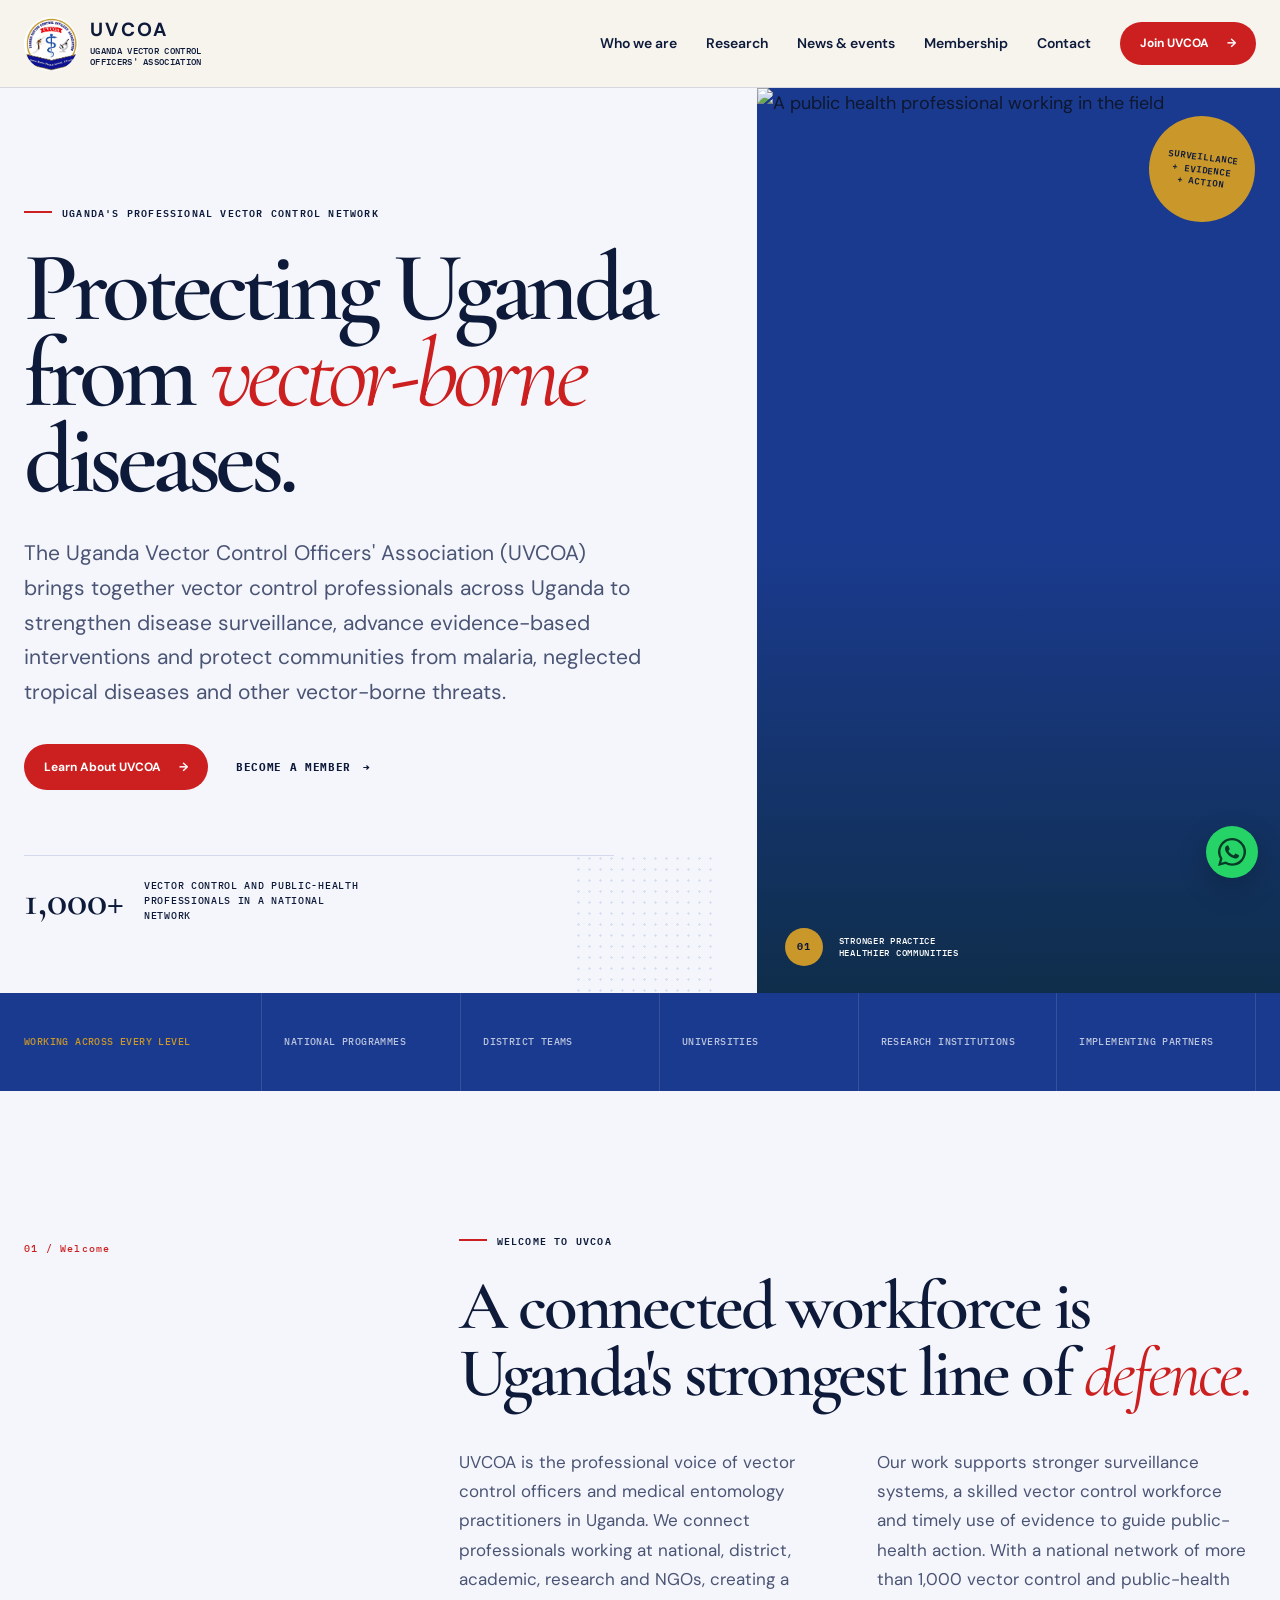
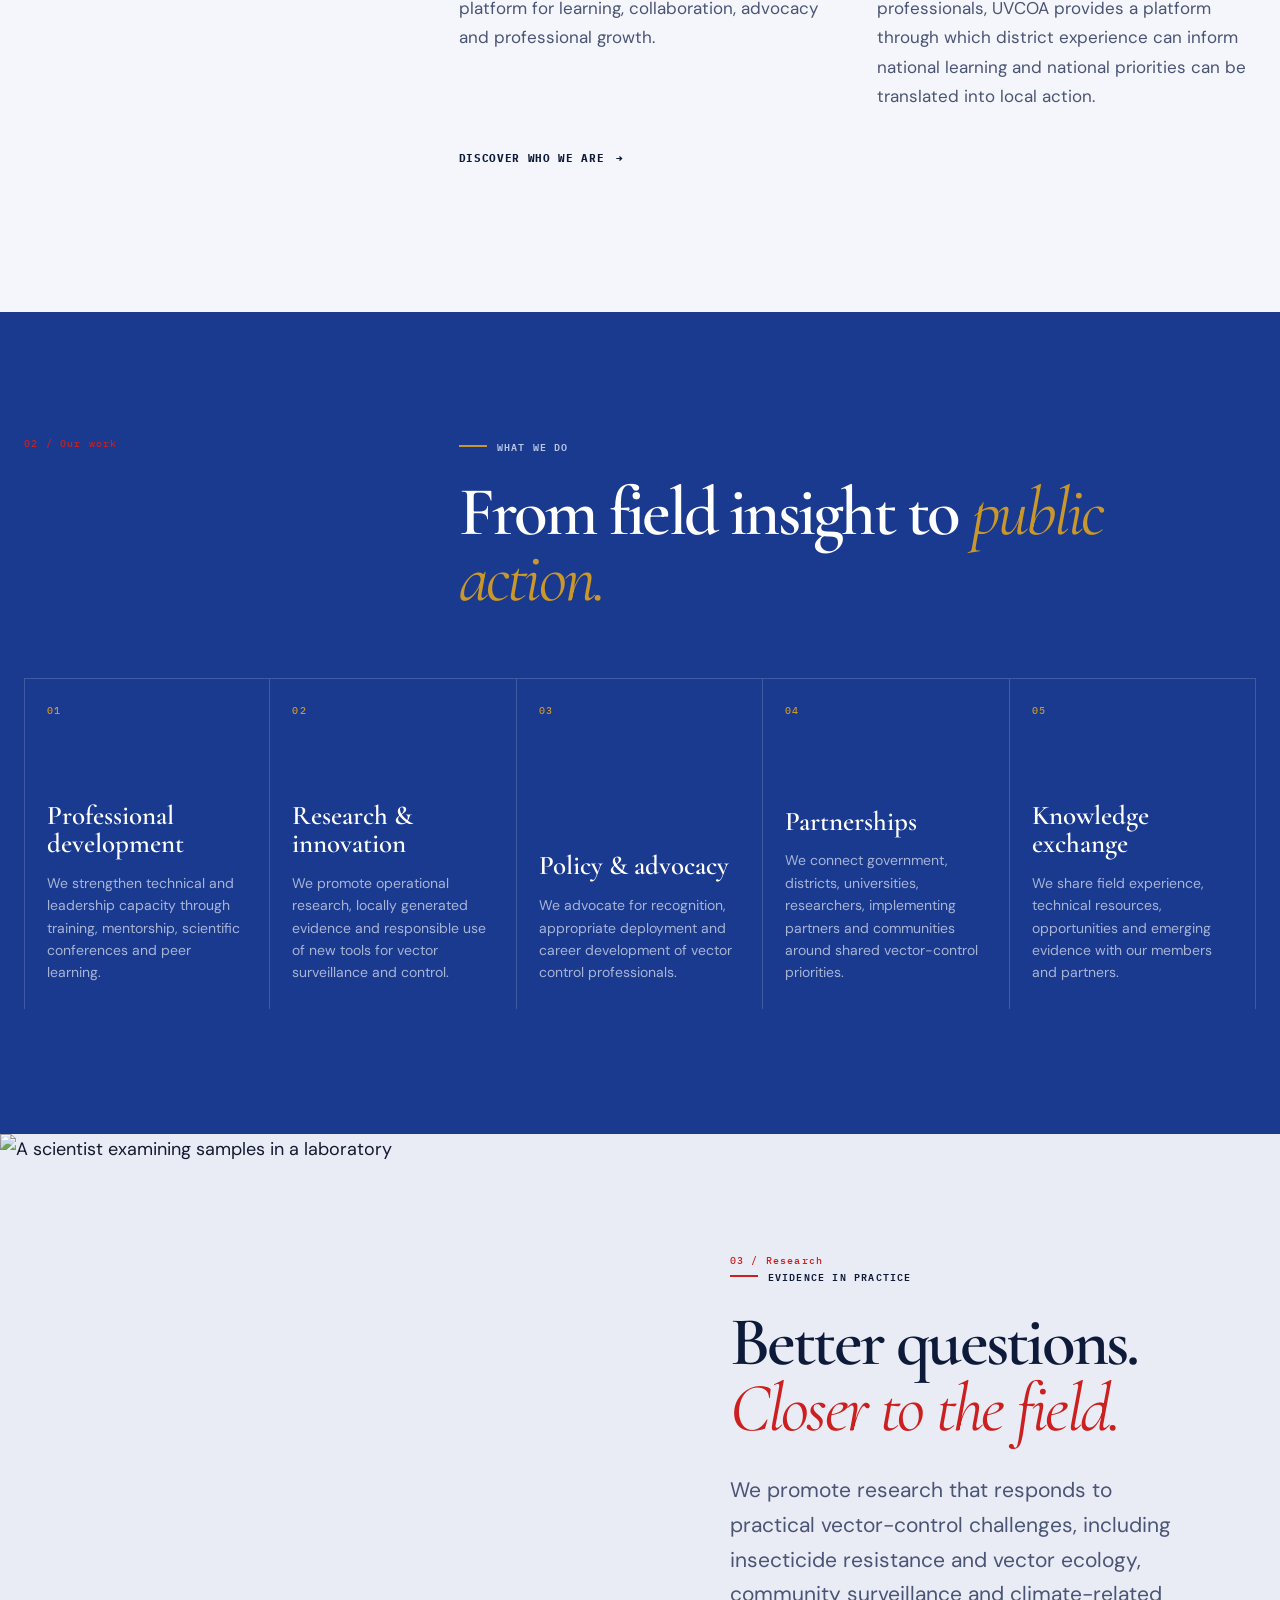
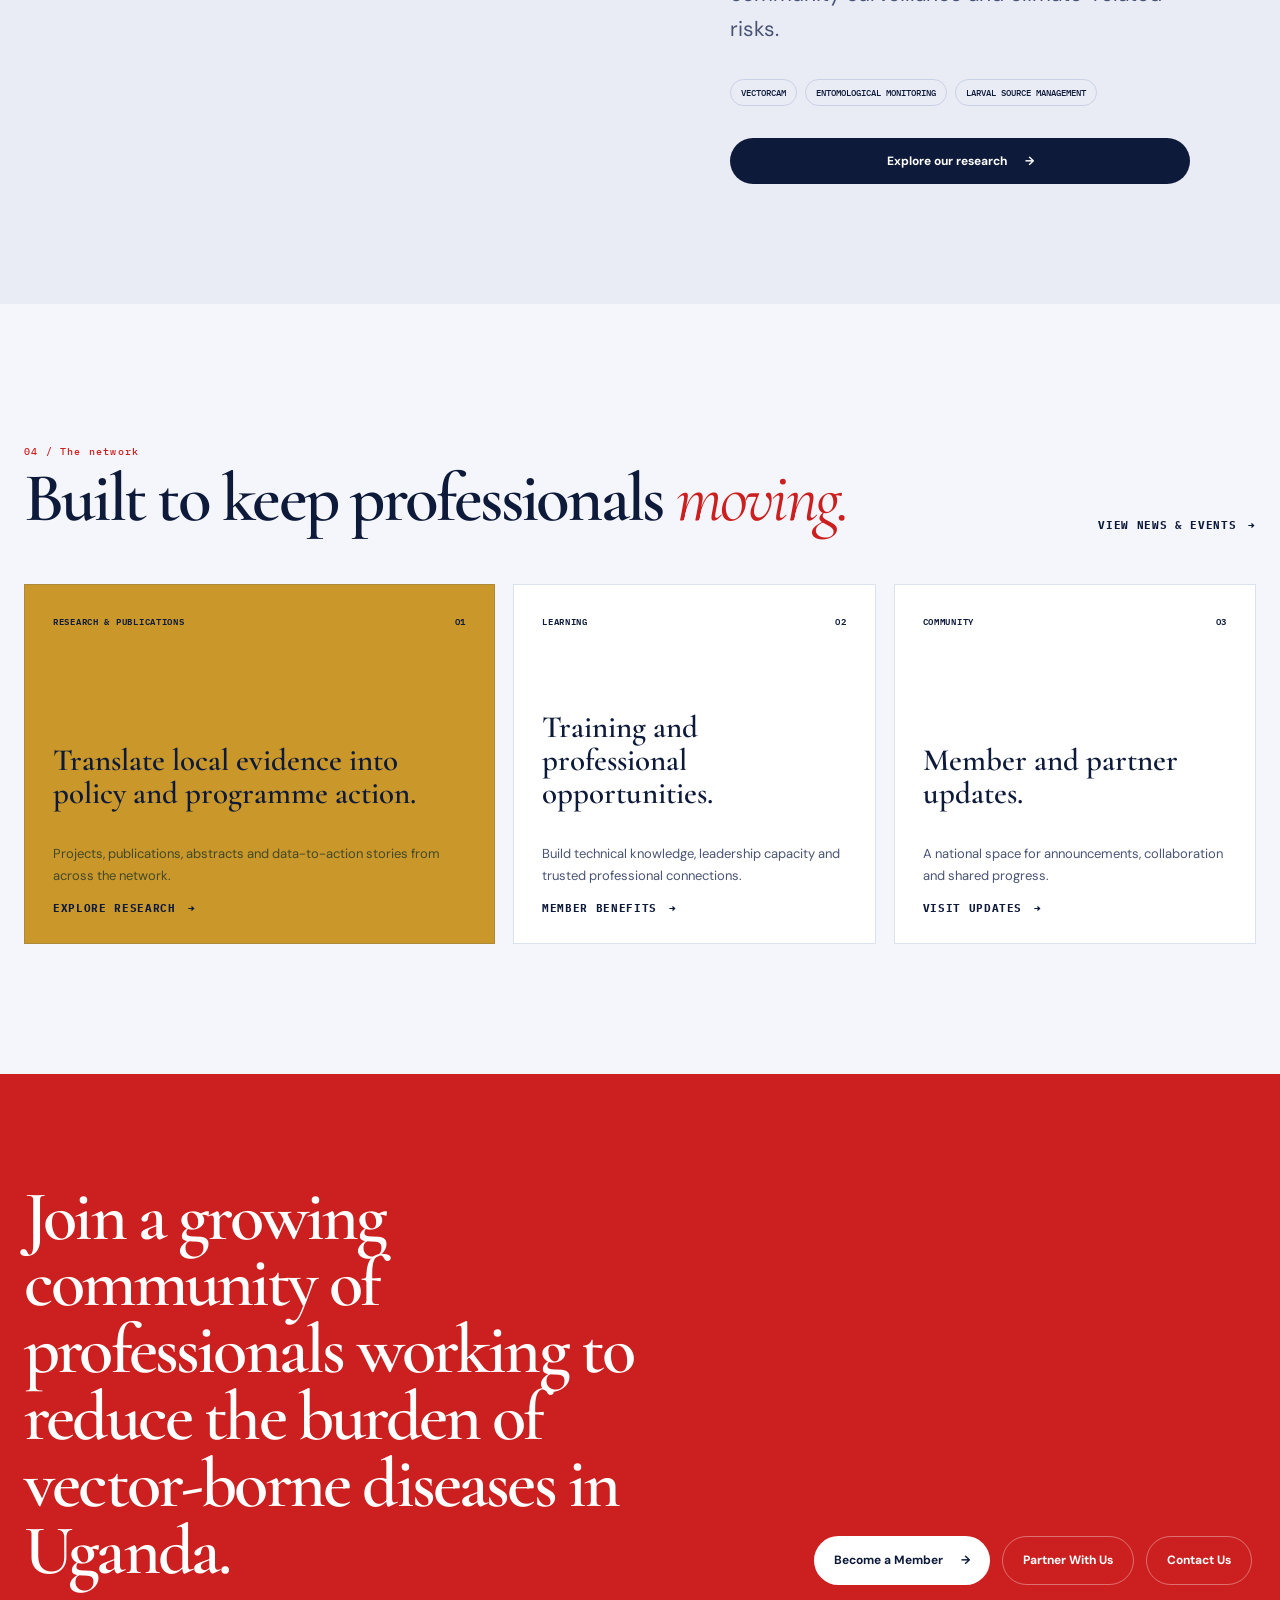
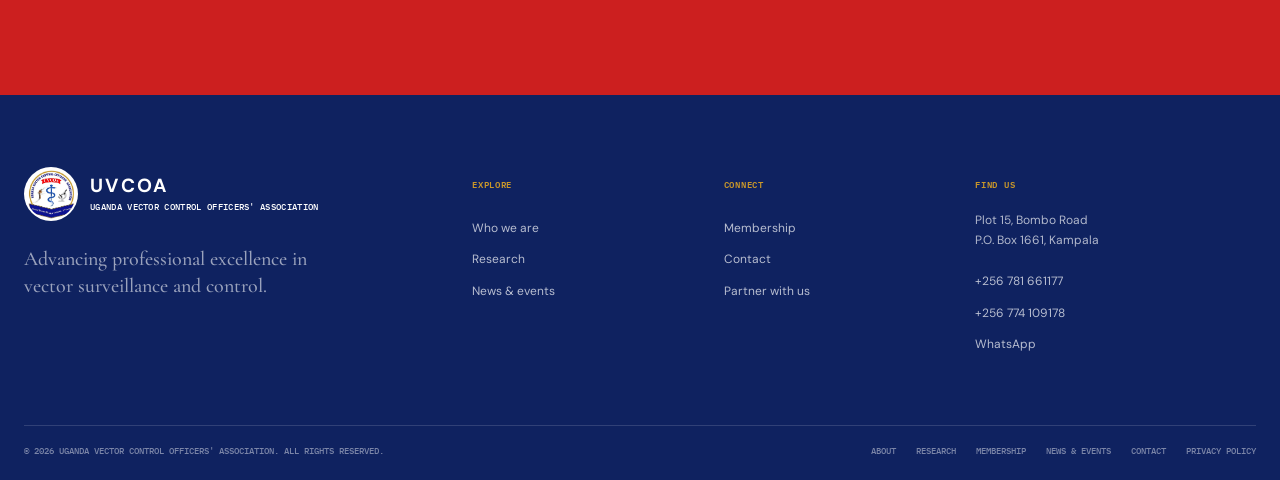
==== commit 498beecf: "removed dashes" ====
--- a/index.html
+++ b/index.html
@@ -5,7 +5,7 @@
   <meta name="viewport" content="width=device-width,initial-scale=1">
   <meta name="description" content="The Uganda Vector Control Officers' Association unites professionals to strengthen surveillance, evidence-based interventions and public health.">
   <meta name="theme-color" content="#0d3b32">
-  <title>UVCOA — Protecting Uganda from vector-borne diseases</title>
+  <title>UVCOA | Protecting Uganda from vector-borne diseases</title>
   <link rel="preconnect" href="https://fonts.googleapis.com">
   <link rel="preconnect" href="https://fonts.gstatic.com" crossorigin>
   <link href="https://fonts.googleapis.com/css2?family=Cormorant+Garamond:ital,wght@0,500;0,600;1,500&family=DM+Sans:wght@400;500;600;700&family=IBM+Plex+Mono:wght@500;600&display=swap" rel="stylesheet">
@@ -105,7 +105,7 @@
       <span class="section-no">03 / Research</span>
       <p class="eyebrow">Evidence in practice</p>
       <h2 class="section-title">Better questions. <em>Closer to the field.</em></h2>
-      <p class="lede">We promote research that responds to practical vector-control challenges — from insecticide resistance and vector ecology to community surveillance and climate-related risks.</p>
+      <p class="lede">We promote research that responds to practical vector-control challenges, including insecticide resistance and vector ecology, community surveillance and climate-related risks.</p>
       <div class="topic-row"><span>VectorCam</span><span>Entomological monitoring</span><span>Larval source management</span></div>
       <a class="button button-dark" href="research.html">Explore our research <span>→</span></a>
     </div>
